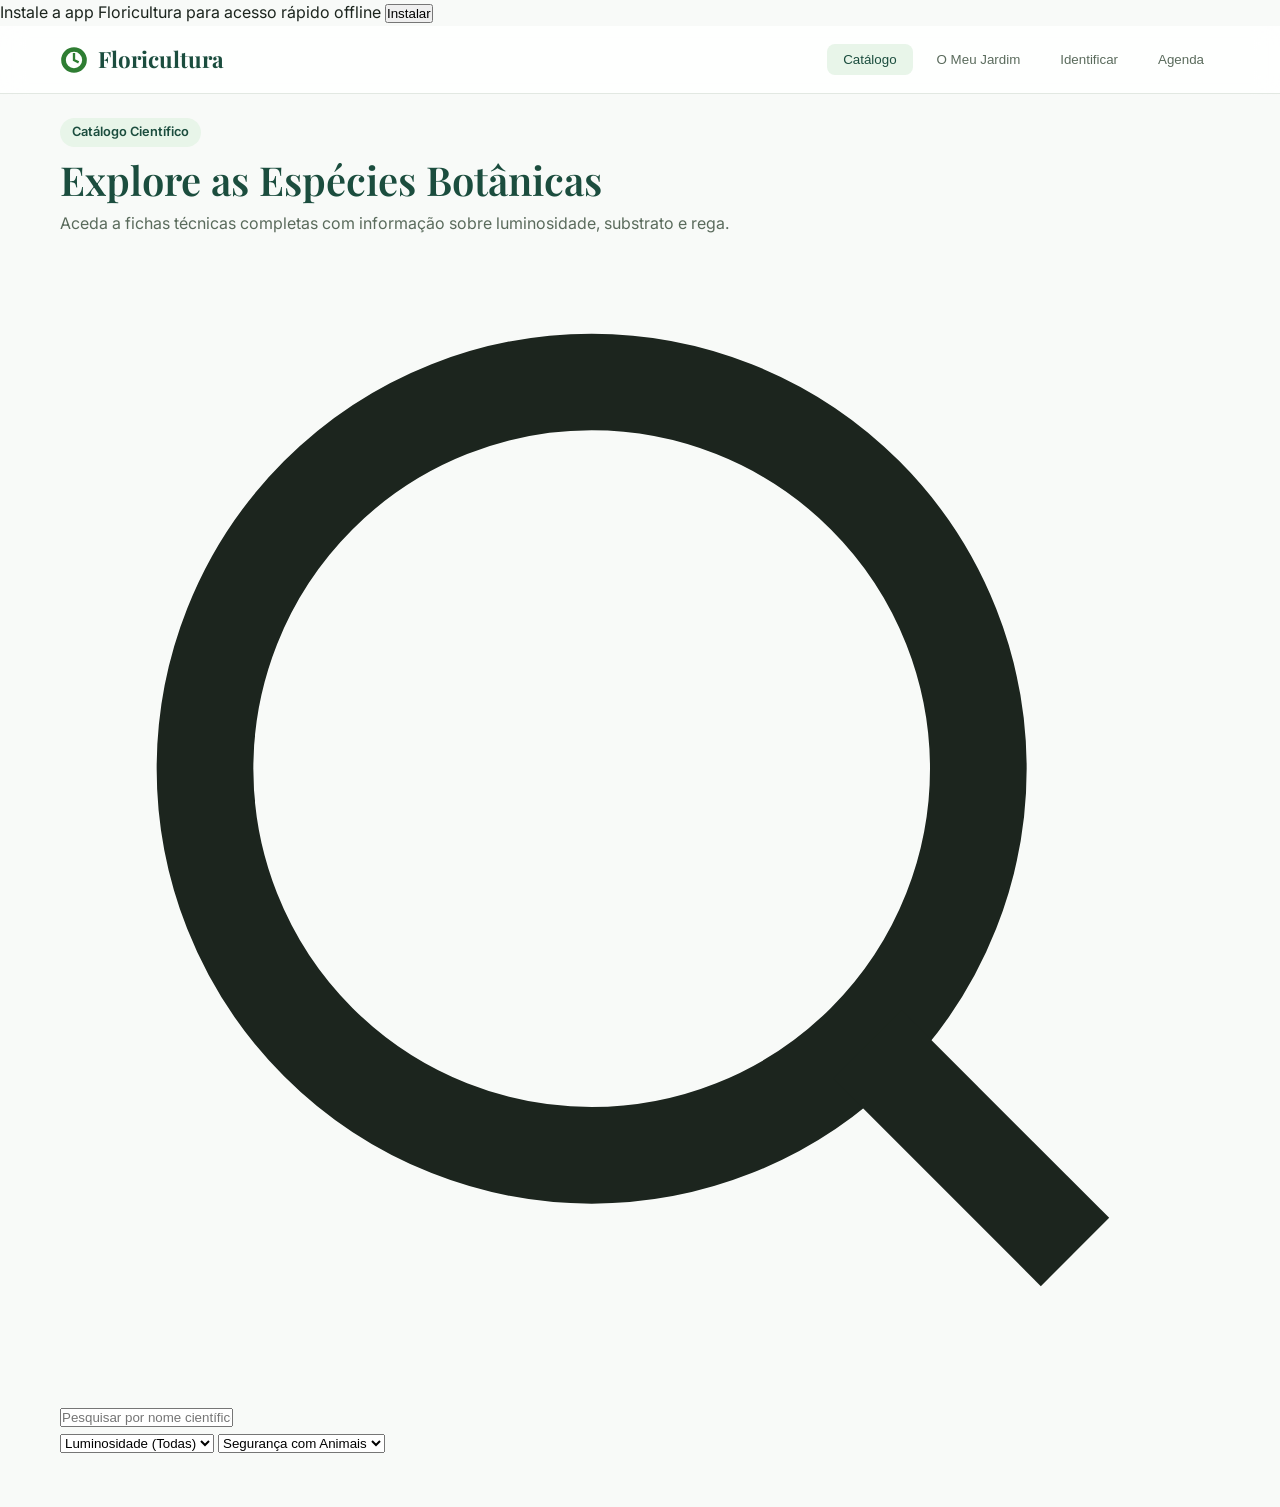
==== index.html @ 93699401 "Add files via upload" ====
<!DOCTYPE html>
<html lang="pt-PT">
<head>
  <meta charset="UTF-8">
  <meta name="viewport" content="width=device-width, initial-scale=1.0, maximum-scale=5.0">
  <title>Floricultura — Botânica & Cuidados de Plantas</title>

  <!-- Metadados PWA e Safari/iOS -->
  <meta name="theme-color" content="#1B4D3E">
  <meta name="description" content="Guia botânico científico, identificação de espécies e agenda de rega e fertilização.">
  <link rel="manifest" href="/manifest.json">
  <link rel="apple-touch-icon" href="/assets/images/icons/icon-192x192.png">
  <meta name="apple-mobile-web-app-capable" content="yes">
  <meta name="apple-mobile-web-app-status-bar-style" content="black-translucent">

  <!-- Fontes Google (Inter + Playfair Display para toque botânico elegante) -->
  <link rel="preconnect" href="https://fonts.googleapis.com">
  <link rel="preconnect" href="https://fonts.gstatic.com" crossorigin>
  <link href="https://fonts.googleapis.com/css2?family=Inter:wght@300;400;500;600;700&family=Playfair+Display:ital,wght@0,600;1,400&display=swap" rel="stylesheet">

  <!-- Estilos -->
  <link rel="stylesheet" href="/assets/css/styles.css">
  <link rel="stylesheet" href="/assets/css/components/header.css">
  <link rel="stylesheet" href="/assets/css/components/cards.css">
</head>
<body>

  <!-- Alerta de Instalação PWA (Banner discreto) -->
  <div id="pwa-install-banner" class="install-banner hidden">
    <span>Instale a app Floricultura para acesso rápido offline</span>
    <button id="btn-pwa-install" class="btn-secondary-sm">Instalar</button>
  </div>

  <!-- Cabeçalho Principal / Topbar -->
  <header class="navbar">
    <div class="navbar-container">
      <a href="#" class="brand">
        <svg class="brand-icon" viewBox="0 0 24 24" fill="none" stroke="currentColor" stroke-width="2">
          <path d="M12 2a10 10 0 0 0-10 10c0 5.523 4.477 10 10 10s10-4.477 10-10A10 10 0 0 0 12 2zm0 18a8 8 0 1 1 0-16 8 8 0 0 1 0 16z"/>
          <path d="M12 6v6l4 2"/>
        </svg>
        <span class="brand-title">Floricultura</span>
      </a>

      <!-- Navegação Desktop -->
      <nav class="nav-links desktop-only">
        <button class="nav-btn active" data-target="catalogo">Catálogo</button>
        <button class="nav-btn" data-target="minhas-plantas">O Meu Jardim</button>
        <button class="nav-btn" data-target="identificar">Identificar</button>
        <button class="nav-btn" data-target="lembretes">Agenda</button>
      </nav>
    </div>
  </header>

  <!-- Conteúdo Principal -->
  <main class="main-content">

    <!-- Secção 1: Catálogo Botânico -->
    <section id="catalogo" class="app-section active">
      <header class="section-header">
        <span class="badge">Catálogo Científico</span>
        <h1>Explore as Espécies Botânicas</h1>
        <p class="subtitle">Aceda a fichas técnicas completas com informação sobre luminosidade, substrato e rega.</p>
      </header>

      <!-- Painel de Pesquisa e Filtros Profissionais -->
      <div class="filter-panel">
        <div class="search-input-wrapper">
          <svg class="search-icon" viewBox="0 0 24 24" fill="none" stroke="currentColor" stroke-width="2">
            <circle cx="11" cy="11" r="8"/><path d="m21 21-4.3-4.3"/>
          </svg>
          <input type="text" id="search-input" placeholder="Pesquisar por nome científico ou comum (ex: Monstera, Ficus)...">
        </div>
        
        <div class="filter-group">
          <select id="filter-light" class="custom-select">
            <option value="">Luminosidade (Todas)</option>
            <option value="direta">Sol Direto</option>
            <option value="indireta">Luz Indireta</option>
            <option value="sombra">Sombra</option>
          </select>

          <select id="filter-toxicity" class="custom-select">
            <option value="">Segurança com Animais</option>
            <option value="false">Segura para Pets</option>
            <option value="true">Tóxica</option>
          </select>
        </div>
      </div>

      <!-- Lista de Cartões de Plantas -->
      <div id="plant-list" class="cards-grid">
        <!-- Gerado dinamicamente pelo JS -->
      </div>
    </section>

    <!-- Secção 2: O Meu Jardim (Gestão de Plantas Pessoais) -->
    <section id="minhas-plantas" class="app-section hidden">
      <header class="section-header space-between">
        <div>
          <h1>O Meu Jardim</h1>
          <p class="subtitle">Gira a coleção das suas plantas e registe o histórico de cuidados.</p>
        </div>
        <button id="btn-add-plant" class="btn-primary">+ Adicionar Planta</button>
      </header>

      <div id="my-plants-list" class="cards-grid">
        <!-- Lista do Jardim Pessoal (IndexedDB) -->
      </div>
    </section>

    <!-- Secção 3: Identificação de Plantas por Imagem -->
    <section id="identificar" class="app-section hidden">
      <header class="section-header">
        <h1>Identificação Inteligente</h1>
        <p class="subtitle">Carregue uma fotografia clara das folhas ou flores para reconhecer a espécie.</p>
      </header>

      <div class="dropzone-card">
        <div class="dropzone-icon">📷</div>
        <h3>Arraste ou Selecione uma Foto</h3>
        <p>Formatos suportados: JPG, PNG, WEBP</p>
        <input type="file" id="camera-input" accept="image/*" capture="environment" hidden>
        <button class="btn-secondary" onclick="document.getElementById('camera-input').click()">Escolher Ficheiro</button>
      </div>

      <div id="identification-results" class="results-container"></div>
    </section>

    <!-- Secção 4: Agenda de Lembretes -->
    <section id="lembretes" class="app-section hidden">
      <header class="section-header">
        <h1>Agenda de Rega & Manutenção</h1>
        <p class="subtitle">Próximas tarefas recomendadas para manter o seu jardim saudável.</p>
      </header>

      <div id="reminders-list" class="timeline-container">
        <!-- Lista de tarefas pendentes -->
      </div>
    </section>

  </main>

  <!-- Navegação Inferior Móvel (Bottom Nav - PWA Native Feel) -->
  <nav class="bottom-nav mobile-only">
    <button class="bottom-nav-item active" data-target="catalogo">
      <span class="nav-icon">📖</span>
      <span class="nav-label">Catálogo</span>
    </button>
    <button class="bottom-nav-item" data-target="minhas-plantas">
      <span class="nav-icon">🪴</span>
      <span class="nav-label">Jardim</span>
    </button>
    <button class="bottom-nav-item" data-target="identificar">
      <span class="nav-icon">🔍</span>
      <span class="nav-label">Identificar</span>
    </button>
    <button class="bottom-nav-item" data-target="lembretes">
      <span class="nav-icon">📅</span>
      <span class="nav-label">Agenda</span>
    </button>
  </nav>

  <!-- Script de Inicialização -->
  <script type="module" src="/assets/js/app.js"></script>
</body>
</html>
---- assets/css/styles.css ----
/* ==========================================
   DESIGN SYSTEM & VARIÁVEIS GLOBAIS
   ========================================== */
:root {
  /* Paleta Botânica Profissional */
  --primary-deep: #1B4D3E;      /* Verde Esmeralda Botânico */
  --primary-brand: #2E7D32;     /* Verde Folha Principal */
  --accent-sage: #81C784;       /* Verde Sálvia de Destaque */
  --accent-warm: #E8F5E9;       /* Fundo Neutro Suave */
  
  --bg-app: #F8FAF8;            /* Fundo de ecrã limpo */
  --surface: #FFFFFF;           /* Superfície de cartões */
  --surface-border: #E2E8E2;    /* Linhas subtis */

  /* Tipografia */
  --text-main: #1C251E;
  --text-muted: #5A6B5C;
  --font-sans: 'Inter', system-ui, -apple-system, sans-serif;
  --font-serif: 'Playfair Display', Georgia, serif;

  /* Sombras Elegantes */
  --shadow-sm: 0 2px 4px rgba(27, 77, 62, 0.04);
  --shadow-md: 0 8px 16px rgba(27, 77, 62, 0.08);
  --shadow-lg: 0 16px 32px rgba(27, 77, 62, 0.12);

  /* Transições e Raio */
  --radius-sm: 8px;
  --radius-md: 14px;
  --radius-lg: 24px;
  --transition: all 0.25s cubic-bezier(0.4, 0, 0.2, 1);
}

/* Reset Base */
*, *::before, *::after {
  box-sizing: border-box;
  margin: 0;
  padding: 0;
}

body {
  font-family: var(--font-sans);
  background-color: var(--bg-app);
  color: var(--text-main);
  line-height: 1.6;
  -webkit-font-smoothing: antialiased;
  padding-bottom: 80px; /* Espaço para o menu inferior móvel */
}

@media (min-width: 768px) {
  body {
    padding-bottom: 0;
  }
}

/* Tipografia */
h1, h2, h3 {
  color: var(--primary-deep);
  font-weight: 600;
  line-height: 1.25;
}

h1 {
  font-family: var(--font-serif);
  font-size: clamp(1.8rem, 4vw, 2.5rem);
}

.subtitle {
  color: var(--text-muted);
  font-size: 1rem;
  margin-top: 6px;
}

/* Content Layout */
.main-content {
  max-width: 1200px;
  margin: 0 auto;
  padding: 24px 20px;
}

.app-section {
  display: block;
  animation: fadeIn 0.3s ease-in-out;
}

.app-section.hidden {
  display: none !important;
}

@keyframes fadeIn {
  from { opacity: 0; transform: translateY(8px); }
  to { opacity: 1; transform: translateY(0); }
}

/* Badges e Botões */
.badge {
  display: inline-block;
  padding: 4px 12px;
  background-color: var(--accent-warm);
  color: var(--primary-deep);
  border-radius: 50px;
  font-size: 0.8rem;
  font-weight: 600;
  margin-bottom: 8px;
}

.btn-primary {
  background-color: var(--primary-deep);
  color: #ffffff;
  border: none;
  padding: 12px 24px;
  border-radius: var(--radius-sm);
  font-weight: 600;
  cursor: pointer;
  transition: var(--transition);
}

.btn-primary:hover {
  background-color: var(--primary-brand);
  box-shadow: var(--shadow-md);
}

/* Dropzone de Identificação */
.dropzone-card {
  background: var(--surface);
  border: 2px dashed var(--surface-border);
  border-radius: var(--radius-md);
  padding: 40px 20px;
  text-align: center;
  margin-top: 24px;
}

.dropzone-icon {
  font-size: 3rem;
  margin-bottom: 12px;
}
---- assets/css/components/header.css ----
/* Header Principal com Efeito Glassmorphism */
.navbar {
  position: sticky;
  top: 0;
  z-index: 100;
  background: rgba(255, 255, 255, 0.85);
  backdrop-filter: blur(12px);
  -webkit-backdrop-filter: blur(12px);
  border-bottom: 1px solid var(--surface-border);
}

.navbar-container {
  max-width: 1200px;
  margin: 0 auto;
  padding: 16px 20px;
  display: flex;
  align-items: center;
  justify-content: space-between;
}

.brand {
  display: flex;
  align-items: center;
  gap: 10px;
  text-decoration: none;
  color: var(--primary-deep);
}

.brand-icon {
  width: 28px;
  height: 28px;
  color: var(--primary-brand);
}

.brand-title {
  font-family: var(--font-serif);
  font-size: 1.4rem;
  font-weight: 700;
}

.nav-links {
  display: flex;
  gap: 8px;
}

.nav-btn {
  background: transparent;
  border: none;
  padding: 8px 16px;
  border-radius: var(--radius-sm);
  font-weight: 500;
  color: var(--text-muted);
  cursor: pointer;
  transition: var(--transition);
}

.nav-btn:hover, .nav-btn.active {
  background-color: var(--accent-warm);
  color: var(--primary-deep);
}

/* Visibilidade por Dispositivo */
@media (max-width: 767px) {
  .desktop-only { display: none !important; }
}

@media (min-width: 768px) {
  .mobile-only { display: none !important; }
}

/* Bottom Navigation para Telemóveis */
.bottom-nav {
  position: fixed;
  bottom: 0;
  left: 0;
  right: 0;
  height: 65px;
  background: var(--surface);
  border-top: 1px solid var(--surface-border);
  display: flex;
  justify-content: space-around;
  align-items: center;
  z-index: 200;
  box-shadow: 0 -4px 12px rgba(0,0,0,0.05);
}

.bottom-nav-item {
  background: none;
  border: none;
  display: flex;
  flex-direction: column;
  align-items: center;
  color: var(--text-muted);
  font-size: 0.75rem;
  cursor: pointer;
}

.bottom-nav-item.active {
  color: var(--primary-brand);
  font-weight: 600;
}

.nav-icon {
  font-size: 1.3rem;
}
---- assets/css/components/cards.css ----
/* Grelha de Cartões Responsiva */
.cards-grid {
  display: grid;
  grid-template-columns: repeat(auto-fill, minmax(280px, 1fr));
  gap: 24px;
  margin-top: 28px;
}

/* Cartão de Planta Individual */
.plant-card {
  background: var(--surface);
  border: 1px solid var(--surface-border);
  border-radius: var(--radius-md);
  overflow: hidden;
  box-shadow: var(--shadow-sm);
  transition: var(--transition);
  display: flex;
  flex-direction: column;
}

.plant-card:hover {
  transform: translateY(-4px);
  box-shadow: var(--shadow-md);
  border-color: var(--accent-sage);
}

.plant-card-img-wrapper {
  position: relative;
  width: 100%;
  height: 200px;
  background-color: var(--accent-warm);
  overflow: hidden;
}

.plant-card-img {
  width: 100%;
  height: 100%;
  object-fit: cover;
  transition: var(--transition);
}

.plant-card:hover .plant-card-img {
  transform: scale(1.05);
}

.plant-card-content {
  padding: 20px;
  display: flex;
  flex-direction: column;
  flex-grow: 1;
}

.plant-scientific-name {
  font-style: italic;
  font-size: 0.85rem;
  color: var(--text-muted);
}

.plant-common-name {
  font-size: 1.2rem;
  font-weight: 600;
  margin: 2px 0 12px 0;
  color: var(--primary-deep);
}

.plant-tags {
  display: flex;
  gap: 8px;
  flex-wrap: wrap;
  margin-top: auto;
  padding-top: 12px;
}

.plant-tag {
  font-size: 0.75rem;
  padding: 4px 8px;
  border-radius: 6px;
  background-color: var(--bg-app);
  color: var(--text-muted);
}
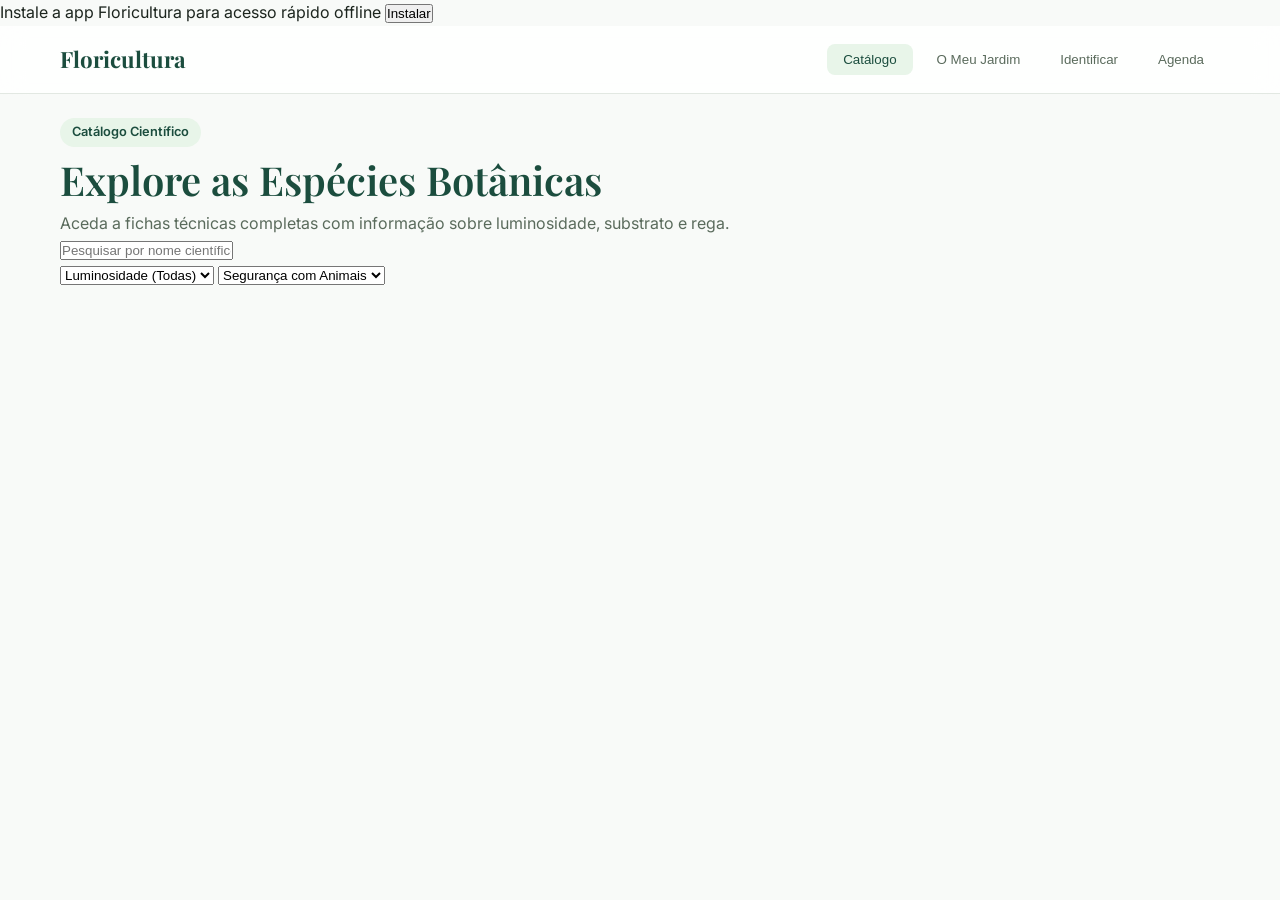
==== commit eb2d65e8: "Remove ícones inexistentes da interface PWA Remove os símbolos visuais indesejados e as referências " ====
--- a/index.html
+++ b/index.html
@@ -9,7 +9,6 @@
   <meta name="theme-color" content="#1B4D3E">
   <meta name="description" content="Guia botânico científico, identificação de espécies e agenda de rega e fertilização.">
   <link rel="manifest" href="/manifest.json">
-  <link rel="apple-touch-icon" href="/assets/images/icons/icon-192x192.png">
   <meta name="apple-mobile-web-app-capable" content="yes">
   <meta name="apple-mobile-web-app-status-bar-style" content="black-translucent">
 
@@ -35,10 +34,6 @@
   <header class="navbar">
     <div class="navbar-container">
       <a href="#" class="brand">
-        <svg class="brand-icon" viewBox="0 0 24 24" fill="none" stroke="currentColor" stroke-width="2">
-          <path d="M12 2a10 10 0 0 0-10 10c0 5.523 4.477 10 10 10s10-4.477 10-10A10 10 0 0 0 12 2zm0 18a8 8 0 1 1 0-16 8 8 0 0 1 0 16z"/>
-          <path d="M12 6v6l4 2"/>
-        </svg>
         <span class="brand-title">Floricultura</span>
       </a>
 
@@ -66,9 +61,6 @@
       <!-- Painel de Pesquisa e Filtros Profissionais -->
       <div class="filter-panel">
         <div class="search-input-wrapper">
-          <svg class="search-icon" viewBox="0 0 24 24" fill="none" stroke="currentColor" stroke-width="2">
-            <circle cx="11" cy="11" r="8"/><path d="m21 21-4.3-4.3"/>
-          </svg>
           <input type="text" id="search-input" placeholder="Pesquisar por nome científico ou comum (ex: Monstera, Ficus)...">
         </div>
         
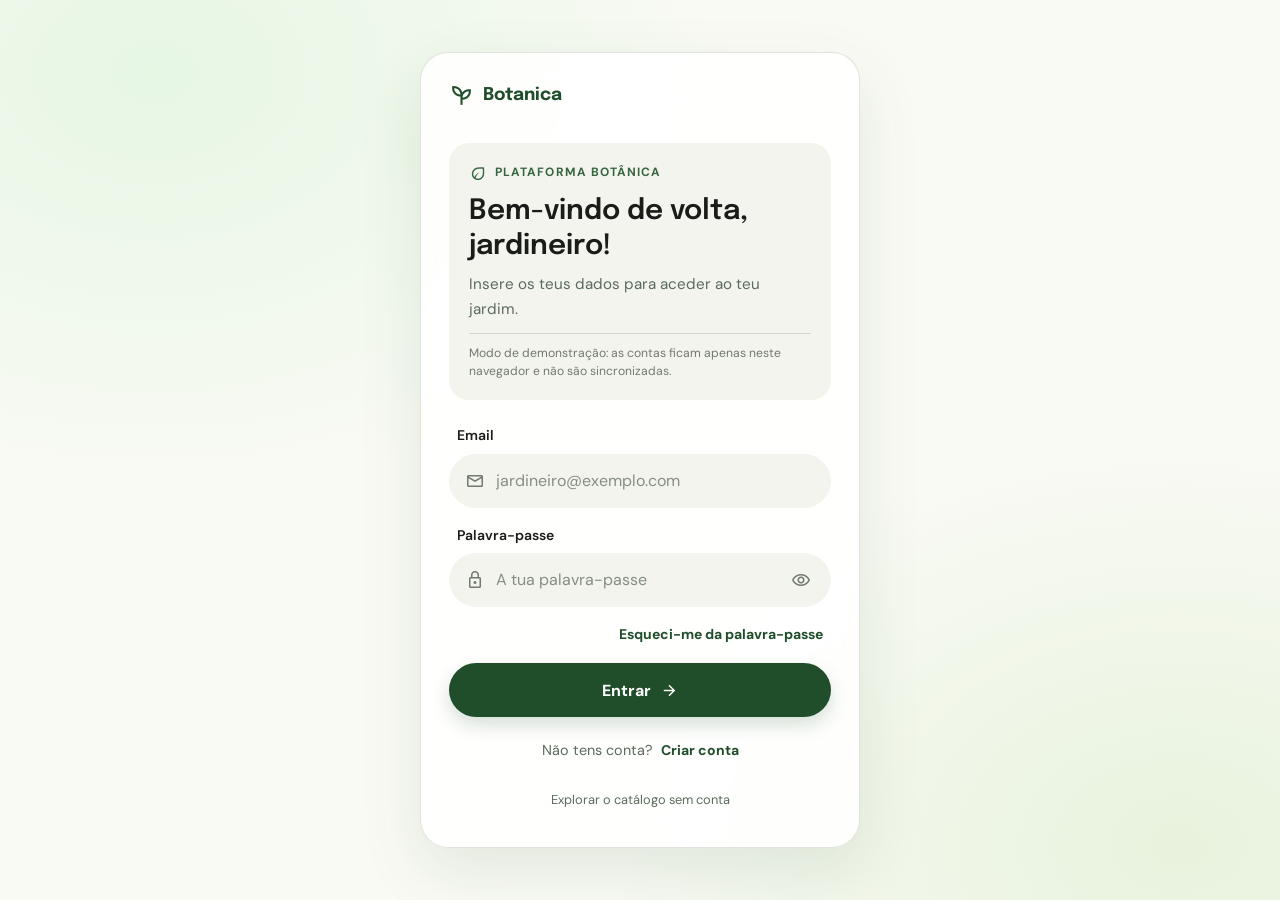
==== commit d87b006f: "Atualiza app Botanica Atualiza autenticação, catálogo, interface e recursos da PWA.  Co-authored-by:" ====
--- a/index.html
+++ b/index.html
@@ -3,12 +3,12 @@
 <head>
   <meta charset="UTF-8">
   <meta name="viewport" content="width=device-width, initial-scale=1.0, maximum-scale=5.0">
-  <title>Floricultura — Botânica & Cuidados de Plantas</title>
+  <title>Botanica — Bem-vindo ao teu jardim</title>
 
   <!-- Metadados PWA e Safari/iOS -->
   <meta name="theme-color" content="#1B4D3E">
   <meta name="description" content="Guia botânico científico, identificação de espécies e agenda de rega e fertilização.">
-  <link rel="manifest" href="/manifest.json">
+  <link rel="manifest" href="./manifest.json">
   <meta name="apple-mobile-web-app-capable" content="yes">
   <meta name="apple-mobile-web-app-status-bar-style" content="black-translucent">
 
@@ -16,25 +16,131 @@
   <link rel="preconnect" href="https://fonts.googleapis.com">
   <link rel="preconnect" href="https://fonts.gstatic.com" crossorigin>
   <link href="https://fonts.googleapis.com/css2?family=Inter:wght@300;400;500;600;700&family=Playfair+Display:ital,wght@0,600;1,400&display=swap" rel="stylesheet">
+  <link href="https://fonts.googleapis.com/css2?family=DM+Sans:wght@400;500;600;700&family=Epilogue:wght@500;600;700&family=Material+Symbols+Outlined:opsz,wght,FILL@20..48,400,0..1&display=swap" rel="stylesheet">
 
   <!-- Estilos -->
-  <link rel="stylesheet" href="/assets/css/styles.css">
-  <link rel="stylesheet" href="/assets/css/components/header.css">
-  <link rel="stylesheet" href="/assets/css/components/cards.css">
+  <link rel="stylesheet" href="./assets/css/styles.css">
+  <link rel="stylesheet" href="./assets/css/components/header.css">
+  <link rel="stylesheet" href="./assets/css/components/cards.css">
+  <link rel="stylesheet" href="./assets/css/catalog.css">
+  <link rel="stylesheet" href="./assets/css/auth.css">
 </head>
 <body>
 
-  <!-- Alerta de Instalação PWA (Banner discreto) -->
-  <div id="pwa-install-banner" class="install-banner hidden">
-    <span>Instale a app Floricultura para acesso rápido offline</span>
-    <button id="btn-pwa-install" class="btn-secondary-sm">Instalar</button>
+  <!-- Ecrã inicial de acesso -->
+  <main id="auth-screen" class="auth-screen">
+    <section class="auth-card" aria-labelledby="auth-title">
+      <a class="auth-brand" href="#" aria-label="Botanica">
+        <span class="material-symbols-outlined" aria-hidden="true">psychiatry</span>
+        <span>Botanica</span>
+      </a>
+
+      <div class="auth-welcome">
+        <span class="auth-eyebrow">
+          <span class="material-symbols-outlined" aria-hidden="true">eco</span>
+          Plataforma Botânica
+        </span>
+        <h1 id="auth-title">Bem-vindo de volta, jardineiro!</h1>
+        <p id="auth-description">Insere os teus dados para aceder ao teu jardim.</p>
+        <p class="auth-demo-note">Modo de demonstração: as contas ficam apenas neste navegador e não são sincronizadas.</p>
+      </div>
+
+      <form id="login-form" class="auth-form">
+        <div class="auth-field">
+          <label for="login-email">Email</label>
+          <div class="auth-input-wrap">
+            <span class="material-symbols-outlined" aria-hidden="true">mail</span>
+            <input id="login-email" name="email" type="email" autocomplete="email" placeholder="jardineiro@exemplo.com" required>
+          </div>
+        </div>
+
+        <div class="auth-field">
+          <label for="login-password">Palavra-passe</label>
+          <div class="auth-input-wrap">
+            <span class="material-symbols-outlined" aria-hidden="true">lock</span>
+            <input id="login-password" name="password" type="password" autocomplete="current-password" placeholder="A tua palavra-passe" required>
+            <button class="password-toggle" type="button" data-password-target="login-password" aria-label="Mostrar palavra-passe">
+              <span class="material-symbols-outlined" aria-hidden="true">visibility</span>
+            </button>
+          </div>
+        </div>
+
+        <div class="auth-forgot">
+          <button class="auth-text-button" type="button" data-auth-action="reset">Esqueci-me da palavra-passe</button>
+        </div>
+
+        <button class="auth-submit" type="submit">
+          Entrar
+          <span class="material-symbols-outlined" aria-hidden="true">arrow_forward</span>
+        </button>
+      </form>
+
+      <form id="signup-form" class="auth-form hidden">
+        <div class="auth-field">
+          <label for="signup-name">Nome</label>
+          <div class="auth-input-wrap">
+            <span class="material-symbols-outlined" aria-hidden="true">person</span>
+            <input id="signup-name" name="name" type="text" autocomplete="name" placeholder="O teu nome" required>
+          </div>
+        </div>
+
+        <div class="auth-field">
+          <label for="signup-email">Email</label>
+          <div class="auth-input-wrap">
+            <span class="material-symbols-outlined" aria-hidden="true">mail</span>
+            <input id="signup-email" name="email" type="email" autocomplete="email" placeholder="jardineiro@exemplo.com" required>
+          </div>
+        </div>
+
+        <div class="auth-field">
+          <label for="signup-password">Palavra-passe</label>
+          <div class="auth-input-wrap">
+            <span class="material-symbols-outlined" aria-hidden="true">lock</span>
+            <input id="signup-password" name="password" type="password" autocomplete="new-password" placeholder="Pelo menos 8 caracteres" minlength="8" required>
+            <button class="password-toggle" type="button" data-password-target="signup-password" aria-label="Mostrar palavra-passe">
+              <span class="material-symbols-outlined" aria-hidden="true">visibility</span>
+            </button>
+          </div>
+        </div>
+
+        <div class="auth-field">
+          <label for="signup-confirm-password">Confirmar palavra-passe</label>
+          <div class="auth-input-wrap">
+            <span class="material-symbols-outlined" aria-hidden="true">lock</span>
+            <input id="signup-confirm-password" name="confirm-password" type="password" autocomplete="new-password" placeholder="Repete a palavra-passe" required>
+          </div>
+        </div>
+
+        <button class="auth-submit" type="submit">
+          Criar conta
+          <span class="material-symbols-outlined" aria-hidden="true">arrow_forward</span>
+        </button>
+      </form>
+
+      <p class="auth-switch" id="login-switch">
+        Não tens conta?
+        <button class="auth-text-button" type="button" data-auth-mode="signup">Criar conta</button>
+      </p>
+      <p class="auth-switch hidden" id="signup-switch">
+        Já tens conta?
+        <button class="auth-text-button" type="button" data-auth-mode="login">Iniciar sessão</button>
+      </p>
+
+      <button id="btn-explore-without-account" class="auth-guest" type="button">Explorar o catálogo sem conta</button>
+    </section>
+
+  </main>
+
+  <div id="auth-toast" class="auth-toast" role="status" aria-live="polite">
+    <span class="material-symbols-outlined" aria-hidden="true">spa</span>
+    <span id="auth-toast-message"></span>
   </div>
 
   <!-- Cabeçalho Principal / Topbar -->
-  <header class="navbar">
+  <header class="navbar auth-gated hidden">
     <div class="navbar-container">
       <a href="#" class="brand">
-        <span class="brand-title">Floricultura</span>
+        <span class="brand-title">Botanica</span>
       </a>
 
       <!-- Navegação Desktop -->
@@ -44,46 +150,90 @@
         <button class="nav-btn" data-target="identificar">Identificar</button>
         <button class="nav-btn" data-target="lembretes">Agenda</button>
       </nav>
+      <button id="btn-pwa-install" class="pwa-install-button" type="button">
+        <span class="material-symbols-outlined" aria-hidden="true">download</span>
+        Instalar para uso offline
+      </button>
+      <button id="btn-auth-return" class="auth-return" type="button">Acesso</button>
     </div>
   </header>
 
   <!-- Conteúdo Principal -->
-  <main class="main-content">
+  <main class="main-content auth-gated hidden">
 
     <!-- Secção 1: Catálogo Botânico -->
     <section id="catalogo" class="app-section active">
       <header class="section-header">
-        <span class="badge">Catálogo Científico</span>
-        <h1>Explore as Espécies Botânicas</h1>
-        <p class="subtitle">Aceda a fichas técnicas completas com informação sobre luminosidade, substrato e rega.</p>
+        <span class="badge">O teu guia botânico</span>
+        <h1>Encontra a planta ideal para ti</h1>
+        <p class="subtitle">Explora espécies, compara os cuidados e descobre qual se adapta melhor à tua casa.</p>
       </header>
 
-      <!-- Painel de Pesquisa e Filtros Profissionais -->
-      <div class="filter-panel">
+      <div class="catalog-highlights" aria-label="Destaques do catálogo">
+        <div class="catalog-highlight">
+          <span class="material-symbols-outlined" aria-hidden="true">yard</span>
+          <span><strong id="catalog-total">0</strong> espécies para explorar</span>
+        </div>
+        <div class="catalog-highlight">
+          <span class="material-symbols-outlined" aria-hidden="true">pets</span>
+          <span>Opções seguras para animais</span>
+        </div>
+        <div class="catalog-highlight">
+          <span class="material-symbols-outlined" aria-hidden="true">light_mode</span>
+          <span>Cuidados para cada espaço</span>
+        </div>
+      </div>
+
+      <div class="catalog-toolbar">
         <div class="search-input-wrapper">
-          <input type="text" id="search-input" placeholder="Pesquisar por nome científico ou comum (ex: Monstera, Ficus)...">
-        </div>
-        
-        <div class="filter-group">
+          <span class="material-symbols-outlined" aria-hidden="true">search</span>
+          <input type="search" id="search-input" autocomplete="off" placeholder="Pesquisar plantas pelo nome..." aria-label="Pesquisar plantas">
+          <button id="clear-search" class="clear-search hidden" type="button" aria-label="Limpar pesquisa">
+            <span class="material-symbols-outlined" aria-hidden="true">close</span>
+          </button>
+        </div>
+
+        <div class="catalog-selects">
           <select id="filter-light" class="custom-select">
-            <option value="">Luminosidade (Todas)</option>
+            <option value="">Todas as luzes</option>
             <option value="direta">Sol Direto</option>
             <option value="indireta">Luz Indireta</option>
             <option value="sombra">Sombra</option>
           </select>
-
-          <select id="filter-toxicity" class="custom-select">
-            <option value="">Segurança com Animais</option>
-            <option value="false">Segura para Pets</option>
-            <option value="true">Tóxica</option>
+          <select id="filter-pets" class="custom-select">
+            <option value="">Compatibilidade com animais</option>
+            <option value="safe">Segura para animais</option>
+            <option value="toxic">Manter longe dos animais</option>
           </select>
-        </div>
-      </div>
-
-      <!-- Lista de Cartões de Plantas -->
+          <select id="catalog-sort" class="custom-select" aria-label="Ordenar plantas">
+            <option value="name">Ordenar: nome</option>
+            <option value="easy">Ordenar: mais fáceis</option>
+          </select>
+        </div>
+      </div>
+
+      <div class="catalog-results-heading">
+        <h2>As nossas plantas</h2>
+        <p id="catalog-result-count" aria-live="polite"></p>
+      </div>
+
       <div id="plant-list" class="cards-grid">
-        <!-- Gerado dinamicamente pelo JS -->
-      </div>
+        <p class="catalog-loading">A preparar o catálogo...</p>
+      </div>
+
+      <div id="catalog-empty" class="catalog-empty hidden" role="status">
+        <span class="material-symbols-outlined" aria-hidden="true">search_off</span>
+        <h3>Não encontrámos plantas</h3>
+        <p>Experimenta alterar a pesquisa ou remover alguns filtros.</p>
+        <button id="reset-catalog" class="catalog-reset" type="button">Limpar pesquisa e filtros</button>
+      </div>
+
+      <dialog id="plant-details" class="plant-dialog" aria-labelledby="plant-dialog-title">
+        <button class="plant-dialog-close" type="button" aria-label="Fechar detalhes">
+          <span class="material-symbols-outlined" aria-hidden="true">close</span>
+        </button>
+        <div id="plant-dialog-content"></div>
+      </dialog>
     </section>
 
     <!-- Secção 2: O Meu Jardim (Gestão de Plantas Pessoais) -->
@@ -134,7 +284,7 @@
   </main>
 
   <!-- Navegação Inferior Móvel (Bottom Nav - PWA Native Feel) -->
-  <nav class="bottom-nav mobile-only">
+  <nav class="bottom-nav mobile-only auth-gated hidden">
     <button class="bottom-nav-item active" data-target="catalogo">
       <span class="nav-icon">📖</span>
       <span class="nav-label">Catálogo</span>
@@ -154,6 +304,6 @@
   </nav>
 
   <!-- Script de Inicialização -->
-  <script type="module" src="/assets/js/app.js"></script>
+  <script type="module" src="./assets/js/app.js"></script>
 </body>
 </html>
--- a/assets/css/catalog.css
+++ b/assets/css/catalog.css
@@ -0,0 +1,543 @@
+#catalogo .section-header {
+  margin-bottom: 25px;
+}
+
+#catalogo .section-header h1 {
+  max-width: 760px;
+  margin-top: 8px;
+}
+
+.catalog-highlights {
+  display: grid;
+  grid-template-columns: repeat(3, minmax(0, 1fr));
+  gap: 12px;
+  margin: 28px 0;
+}
+
+.catalog-highlight {
+  display: flex;
+  min-height: 68px;
+  align-items: center;
+  gap: 12px;
+  padding: 14px 16px;
+  border: 1px solid #e6ebe3;
+  border-radius: 16px;
+  background: #fff;
+  color: #59685a;
+  font-size: 0.88rem;
+}
+
+.catalog-highlight .material-symbols-outlined {
+  display: grid;
+  width: 38px;
+  height: 38px;
+  flex: 0 0 38px;
+  place-items: center;
+  border-radius: 12px;
+  background: #edf5eb;
+  color: #386641;
+  font-size: 21px;
+}
+
+.catalog-highlight strong {
+  color: #204e2b;
+}
+
+.catalog-toolbar {
+  display: grid;
+  gap: 14px;
+  padding: 18px;
+  border: 1px solid #e6ebe3;
+  border-radius: 20px;
+  background: #fff;
+  box-shadow: 0 6px 20px rgba(27, 77, 62, 0.04);
+}
+
+.search-input-wrapper {
+  position: relative;
+  display: flex;
+  align-items: center;
+}
+
+.search-input-wrapper > .material-symbols-outlined {
+  position: absolute;
+  left: 16px;
+  color: #687568;
+  font-size: 21px;
+  pointer-events: none;
+}
+
+.search-input-wrapper input {
+  width: 100%;
+  min-height: 50px;
+  padding: 12px 48px;
+  border: 1px solid #e2e8e2;
+  border-radius: 14px;
+  outline: none;
+  background: #f8faf8;
+  color: #1c251e;
+  font: inherit;
+  transition: border-color 0.2s ease, box-shadow 0.2s ease, background 0.2s ease;
+}
+
+.search-input-wrapper input:focus {
+  border-color: #579261;
+  background: #fff;
+  box-shadow: 0 0 0 3px rgba(56, 102, 65, 0.12);
+}
+
+.search-input-wrapper input::placeholder {
+  color: #788278;
+}
+
+.search-input-wrapper input::-webkit-search-cancel-button {
+  display: none;
+}
+
+.clear-search {
+  position: absolute;
+  right: 10px;
+  display: grid;
+  width: 32px;
+  height: 32px;
+  place-items: center;
+  border: 0;
+  border-radius: 50%;
+  background: transparent;
+  color: #687568;
+  cursor: pointer;
+}
+
+.clear-search:hover {
+  background: #e9f0e8;
+  color: #204e2b;
+}
+
+.clear-search .material-symbols-outlined {
+  font-size: 20px;
+}
+
+.catalog-selects {
+  display: grid;
+  grid-template-columns: repeat(3, minmax(0, 1fr));
+  gap: 10px;
+}
+
+.catalog-selects .custom-select {
+  width: 100%;
+  min-width: 0;
+  min-height: 46px;
+  padding: 10px 35px 10px 13px;
+  border: 1px solid #e2e8e2;
+  border-radius: 12px;
+  outline: none;
+  background-color: #fff;
+  color: #3c4a3e;
+  font: inherit;
+  font-size: 0.86rem;
+  cursor: pointer;
+}
+
+.catalog-selects .custom-select:focus {
+  border-color: #579261;
+  box-shadow: 0 0 0 3px rgba(56, 102, 65, 0.12);
+}
+
+.catalog-results-heading {
+  display: flex;
+  align-items: baseline;
+  justify-content: space-between;
+  gap: 12px;
+  margin-bottom: 14px;
+}
+
+.catalog-results-heading h2 {
+  color: #204e2b;
+  font-family: var(--font-serif);
+  font-size: clamp(1.35rem, 3vw, 1.7rem);
+}
+
+.catalog-results-heading p {
+  color: #687568;
+  font-size: 0.85rem;
+}
+
+#plant-list.cards-grid {
+  grid-template-columns: repeat(auto-fill, minmax(min(100%, 245px), 1fr));
+  gap: 20px;
+  margin-top: 0;
+}
+
+.plant-card {
+  min-width: 0;
+  border-color: #e6ebe3;
+  border-radius: 18px;
+  box-shadow: 0 4px 16px rgba(27, 77, 62, 0.05);
+}
+
+.plant-card:hover {
+  transform: translateY(-5px);
+  border-color: #b8d3b5;
+  box-shadow: 0 14px 28px rgba(27, 77, 62, 0.1);
+}
+
+.plant-card-img-wrapper {
+  height: 205px;
+  background: linear-gradient(135deg, #dae9d5, #f3eadb);
+}
+
+.plant-image-fallback {
+  position: absolute;
+  inset: 0;
+  display: grid;
+  place-items: center;
+  color: rgba(32, 78, 43, 0.32);
+  font-size: 65px;
+}
+
+.plant-card-img {
+  position: relative;
+  z-index: 1;
+  transition: transform 0.45s ease;
+}
+
+.plant-card-content {
+  min-height: 235px;
+  padding: 17px 18px 16px;
+}
+
+.plant-scientific-name {
+  overflow: hidden;
+  color: #738073;
+  font-size: 0.78rem;
+  text-overflow: ellipsis;
+  white-space: nowrap;
+}
+
+.plant-common-name {
+  margin: 3px 0 8px;
+  color: #204e2b;
+  font-family: var(--font-serif);
+  font-size: 1.23rem;
+  line-height: 1.3;
+}
+
+.plant-description {
+  display: -webkit-box;
+  overflow: hidden;
+  margin: 0 0 15px;
+  color: #59685a;
+  font-size: 0.85rem;
+  line-height: 1.55;
+  -webkit-box-orient: vertical;
+  -webkit-line-clamp: 2;
+}
+
+.plant-image-tags {
+  position: absolute;
+  z-index: 2;
+  top: 12px;
+  left: 12px;
+}
+
+.plant-status {
+  display: inline-flex;
+  align-items: center;
+  padding: 6px 10px;
+  border: 1px solid rgba(255, 255, 255, 0.5);
+  border-radius: 999px;
+  background: rgba(255, 255, 255, 0.92);
+  color: #285c35;
+  font-size: 0.72rem;
+  font-weight: 700;
+  backdrop-filter: blur(8px);
+}
+
+.plant-status.is-toxic {
+  color: #79531e;
+}
+
+.plant-card-care {
+  display: flex;
+  flex-wrap: wrap;
+  gap: 12px;
+  margin-top: auto;
+  padding-top: 12px;
+  border-top: 1px solid #edf0eb;
+  color: #526252;
+  font-size: 0.76rem;
+}
+
+.plant-card-care > span {
+  display: inline-flex;
+  align-items: center;
+  gap: 5px;
+}
+
+.plant-card-care .material-symbols-outlined {
+  color: #4d8054;
+  font-size: 17px;
+}
+
+.plant-card-details {
+  display: inline-flex;
+  align-items: center;
+  gap: 5px;
+  align-self: flex-start;
+  margin-top: 12px;
+  padding: 4px 0;
+  border: 0;
+  background: transparent;
+  color: #204e2b;
+  font: inherit;
+  font-size: 0.84rem;
+  font-weight: 700;
+  cursor: pointer;
+}
+
+.plant-card-details:hover {
+  text-decoration: underline;
+  text-underline-offset: 3px;
+}
+
+.plant-card-details .material-symbols-outlined {
+  font-size: 17px;
+  transition: transform 0.2s ease;
+}
+
+.plant-card-details:hover .material-symbols-outlined {
+  transform: translateX(3px);
+}
+
+.catalog-loading {
+  grid-column: 1 / -1;
+  padding: 36px 12px;
+  color: #687568;
+  text-align: center;
+}
+
+.catalog-empty {
+  display: grid;
+  justify-items: center;
+  padding: 48px 20px;
+  border: 1px dashed #cbd8c8;
+  border-radius: 20px;
+  background: #fff;
+  text-align: center;
+}
+
+.catalog-empty.hidden {
+  display: none;
+}
+
+.catalog-empty > .material-symbols-outlined {
+  margin-bottom: 10px;
+  color: #67936c;
+  font-size: 38px;
+}
+
+.catalog-empty h3 {
+  color: #204e2b;
+  font-family: var(--font-serif);
+  font-size: 1.3rem;
+}
+
+.catalog-empty p {
+  margin-top: 6px;
+  color: #687568;
+  font-size: 0.9rem;
+}
+
+.catalog-reset {
+  margin-top: 17px;
+  padding: 9px 15px;
+  border: 1px solid #386641;
+  border-radius: 999px;
+  background: #fff;
+  color: #204e2b;
+  font: inherit;
+  font-size: 0.85rem;
+  font-weight: 600;
+  cursor: pointer;
+}
+
+.catalog-reset:hover {
+  background: #edf5eb;
+}
+
+.plant-dialog {
+  position: fixed;
+  top: 50dvh;
+  left: 50vw;
+  width: min(560px, calc(100% - 32px));
+  max-width: none;
+  max-height: min(82dvh, 760px);
+  margin: 0;
+  transform: translate(-50%, -50%);
+  padding: 32px;
+  overflow: auto;
+  border: 1px solid #e2e8e2;
+  border-radius: 24px;
+  background: #fff;
+  color: #1c251e;
+  box-shadow: 0 24px 80px rgba(15, 41, 22, 0.22);
+}
+
+.plant-dialog[open] {
+  animation: dialog-enter 0.2s ease-out;
+}
+
+.plant-dialog::backdrop {
+  background: rgba(18, 31, 20, 0.54);
+  backdrop-filter: blur(3px);
+}
+
+.plant-dialog-close {
+  position: absolute;
+  top: 14px;
+  right: 14px;
+  display: grid;
+  width: 38px;
+  height: 38px;
+  place-items: center;
+  border: 0;
+  border-radius: 50%;
+  background: #f0f4ef;
+  color: #425342;
+  cursor: pointer;
+}
+
+.plant-dialog-close:hover {
+  background: #e2ede0;
+}
+
+.plant-dialog-eyebrow {
+  padding-right: 40px;
+  color: #5b815f;
+  font-size: 0.86rem;
+  font-style: italic;
+}
+
+.plant-dialog h2 {
+  margin-top: 5px;
+  color: #204e2b;
+  font-family: var(--font-serif);
+  font-size: 1.9rem;
+}
+
+.plant-dialog-description {
+  margin-top: 9px;
+  color: #59685a;
+  line-height: 1.6;
+}
+
+.plant-dialog-facts {
+  display: grid;
+  grid-template-columns: repeat(2, minmax(0, 1fr));
+  gap: 10px;
+  margin: 22px 0;
+}
+
+.plant-dialog-fact {
+  display: grid;
+  gap: 7px;
+  padding: 13px;
+  border-radius: 14px;
+  background: #f5f7f3;
+}
+
+.plant-dialog-fact > span {
+  display: inline-flex;
+  align-items: center;
+  gap: 6px;
+  color: #647364;
+  font-size: 0.77rem;
+}
+
+.plant-dialog-fact .material-symbols-outlined {
+  color: #4b7b50;
+  font-size: 18px;
+}
+
+.plant-dialog-fact strong {
+  color: #263b29;
+  font-size: 0.87rem;
+  font-weight: 600;
+  line-height: 1.4;
+}
+
+.plant-dialog h3 {
+  margin-bottom: 9px;
+  color: #204e2b;
+  font-size: 1rem;
+}
+
+.plant-dialog ul {
+  display: grid;
+  gap: 8px;
+  padding-left: 20px;
+  color: #59685a;
+  font-size: 0.9rem;
+  line-height: 1.5;
+}
+
+@keyframes dialog-enter {
+  from { opacity: 0; transform: translate(-50%, calc(-50% + 8px)) scale(0.98); }
+  to { opacity: 1; transform: translate(-50%, -50%) scale(1); }
+}
+
+@media (max-width: 700px) {
+  .catalog-highlights {
+    grid-template-columns: 1fr;
+    gap: 8px;
+    margin: 20px 0;
+  }
+
+  .catalog-highlight {
+    min-height: 54px;
+    padding: 8px 12px;
+  }
+
+  .catalog-highlight .material-symbols-outlined {
+    width: 34px;
+    height: 34px;
+    flex-basis: 34px;
+  }
+
+  .catalog-selects {
+    grid-template-columns: 1fr;
+  }
+
+  .catalog-toolbar {
+    padding: 13px;
+  }
+
+  #plant-list.cards-grid {
+    grid-template-columns: repeat(auto-fill, minmax(min(100%, 235px), 1fr));
+    gap: 14px;
+  }
+}
+
+@media (max-width: 520px) {
+  .plant-dialog {
+    padding: 25px 20px;
+    border-radius: 20px;
+  }
+
+  .plant-dialog h2 {
+    font-size: 1.6rem;
+  }
+
+  .plant-dialog-facts {
+    grid-template-columns: 1fr;
+  }
+}
+
+@media (prefers-reduced-motion: reduce) {
+  .search-input-wrapper input,
+  .plant-card-details .material-symbols-outlined,
+  .plant-dialog[open] {
+    animation: none;
+    transition: none;
+  }
+}
--- a/assets/css/auth.css
+++ b/assets/css/auth.css
@@ -0,0 +1,426 @@
+.auth-screen {
+  min-height: 100vh;
+  min-height: 100dvh;
+  display: grid;
+  place-items: center;
+  padding: 32px 20px;
+  background:
+    radial-gradient(ellipse at 12% 8%, rgba(188, 239, 192, 0.3), transparent 36%),
+    radial-gradient(ellipse at 92% 94%, rgba(162, 213, 130, 0.2), transparent 34%),
+    #f9faf4;
+  font-family: 'DM Sans', var(--font-sans);
+}
+
+.auth-screen.hidden {
+  display: none !important;
+}
+
+.auth-return {
+  padding: 8px 16px;
+  border: 1px solid #c1c9be;
+  border-radius: 999px;
+  background: #fff;
+  color: #204e2b;
+  font: inherit;
+  font-weight: 600;
+  cursor: pointer;
+}
+
+.pwa-install-button {
+  display: inline-flex;
+  align-items: center;
+  justify-content: center;
+  gap: 7px;
+  padding: 9px 15px;
+  border: 1px solid #386641;
+  border-radius: 999px;
+  background: #fff;
+  color: #204e2b;
+  font: inherit;
+  font-size: 0.85rem;
+  font-weight: 600;
+  white-space: nowrap;
+  cursor: pointer;
+  transition: background 0.2s ease, color 0.2s ease;
+}
+
+.pwa-install-button:hover {
+  background: #204e2b;
+  color: #fff;
+}
+
+.pwa-install-button .material-symbols-outlined {
+  font-size: 19px;
+}
+
+.pwa-install-button.hidden {
+  display: none !important;
+}
+
+.auth-return:hover {
+  background: #f3f4ee;
+}
+
+.auth-card {
+  width: min(100%, 440px);
+  padding: 28px;
+  border: 1px solid rgba(193, 201, 190, 0.5);
+  border-radius: 28px;
+  background: rgba(255, 255, 255, 0.88);
+  box-shadow: 0 24px 64px rgba(32, 78, 43, 0.1);
+  backdrop-filter: blur(16px);
+}
+
+.auth-brand {
+  display: inline-flex;
+  align-items: center;
+  gap: 9px;
+  color: #204e2b;
+  font-family: 'Epilogue', var(--font-serif);
+  font-size: 1.1rem;
+  font-weight: 700;
+  text-decoration: none;
+}
+
+.auth-brand .material-symbols-outlined {
+  font-size: 25px;
+}
+
+.auth-welcome {
+  margin: 28px 0 24px;
+  padding: 20px;
+  border-radius: 20px;
+  background: #f3f4ee;
+}
+
+.auth-eyebrow {
+  display: inline-flex;
+  align-items: center;
+  gap: 7px;
+  margin-bottom: 12px;
+  color: #386641;
+  font-size: 0.75rem;
+  font-weight: 700;
+  letter-spacing: 0.09em;
+  text-transform: uppercase;
+}
+
+.auth-eyebrow .material-symbols-outlined {
+  font-size: 19px;
+}
+
+.auth-welcome h1 {
+  color: #191c19;
+  font-family: 'Epilogue', var(--font-serif);
+  font-size: clamp(1.45rem, 5vw, 1.75rem);
+  line-height: 1.25;
+}
+
+.auth-welcome p {
+  margin-top: 8px;
+  color: #5a6b5c;
+  font-size: 0.95rem;
+}
+
+.auth-welcome .auth-demo-note {
+  margin-top: 12px;
+  padding-top: 11px;
+  border-top: 1px solid rgba(193, 201, 190, 0.65);
+  color: #727970;
+  font-size: 0.76rem;
+  line-height: 1.45;
+}
+
+.auth-form {
+  display: grid;
+  gap: 16px;
+}
+
+.auth-form.hidden,
+.auth-switch.hidden,
+.auth-gated.hidden {
+  display: none !important;
+}
+
+.auth-field {
+  display: grid;
+  gap: 7px;
+}
+
+.auth-field label {
+  padding-left: 8px;
+  color: #191c19;
+  font-size: 0.875rem;
+  font-weight: 600;
+}
+
+.auth-input-wrap {
+  position: relative;
+  display: flex;
+  align-items: center;
+}
+
+.auth-input-wrap > .material-symbols-outlined {
+  position: absolute;
+  left: 16px;
+  color: #727970;
+  font-size: 20px;
+  pointer-events: none;
+}
+
+.auth-input-wrap input {
+  width: 100%;
+  min-height: 54px;
+  padding: 13px 48px 13px 46px;
+  border: 1px solid transparent;
+  border-radius: 999px;
+  outline: none;
+  background: #f3f4ee;
+  color: #191c19;
+  font: inherit;
+  transition: border-color 0.2s ease, box-shadow 0.2s ease, background 0.2s ease;
+}
+
+.auth-input-wrap input::placeholder {
+  color: #858d84;
+}
+
+.auth-input-wrap input:focus {
+  border-color: #386641;
+  background: #fff;
+  box-shadow: 0 0 0 3px rgba(56, 102, 65, 0.12);
+}
+
+.password-toggle {
+  position: absolute;
+  right: 14px;
+  display: grid;
+  width: 32px;
+  height: 32px;
+  place-items: center;
+  border: 0;
+  border-radius: 50%;
+  background: transparent;
+  color: #727970;
+  cursor: pointer;
+}
+
+.password-toggle:hover {
+  color: #204e2b;
+}
+
+.password-toggle .material-symbols-outlined {
+  font-size: 20px;
+}
+
+.auth-forgot {
+  display: flex;
+  justify-content: flex-end;
+  padding-right: 8px;
+}
+
+.auth-text-button {
+  padding: 0;
+  border: 0;
+  background: transparent;
+  color: #204e2b;
+  font: inherit;
+  font-size: 0.875rem;
+  font-weight: 700;
+  cursor: pointer;
+}
+
+.auth-text-button:hover {
+  text-decoration: underline;
+  text-underline-offset: 3px;
+}
+
+.auth-submit {
+  display: flex;
+  min-height: 54px;
+  align-items: center;
+  justify-content: center;
+  gap: 9px;
+  margin-top: 2px;
+  border: 0;
+  border-radius: 999px;
+  background: #204e2b;
+  box-shadow: 0 8px 18px rgba(32, 78, 43, 0.18);
+  color: #fff;
+  font: inherit;
+  font-weight: 700;
+  cursor: pointer;
+  transition: background 0.2s ease, transform 0.2s ease;
+}
+
+.auth-submit:hover {
+  transform: translateY(-1px);
+  background: #386641;
+}
+
+.auth-submit:disabled {
+  cursor: wait;
+  opacity: 0.72;
+}
+
+.auth-submit .material-symbols-outlined {
+  font-size: 19px;
+}
+
+.auth-divider {
+  display: flex;
+  align-items: center;
+  gap: 12px;
+  margin: 22px 0 16px;
+  color: #727970;
+  font-size: 0.75rem;
+  white-space: nowrap;
+}
+
+.auth-divider::before,
+.auth-divider::after {
+  height: 1px;
+  flex: 1;
+  background: rgba(193, 201, 190, 0.65);
+  content: '';
+}
+
+.auth-social {
+  display: grid;
+  grid-template-columns: repeat(2, minmax(0, 1fr));
+  gap: 12px;
+}
+
+.auth-social-button {
+  display: flex;
+  min-height: 48px;
+  align-items: center;
+  justify-content: center;
+  gap: 9px;
+  border: 1px solid #edeee9;
+  border-radius: 999px;
+  background: #f3f4ee;
+  color: #191c19;
+  font: inherit;
+  font-size: 0.9rem;
+  font-weight: 600;
+  cursor: pointer;
+  transition: background 0.2s ease, border-color 0.2s ease;
+}
+
+.auth-social-button:hover {
+  border-color: #c1c9be;
+  background: #edeee9;
+}
+
+.auth-social-button svg {
+  width: 19px;
+  height: 19px;
+  fill: currentColor;
+}
+
+.google-mark {
+  color: #4285f4;
+  font-family: Arial, sans-serif;
+  font-size: 1.1rem;
+  font-weight: 700;
+}
+
+.auth-switch {
+  margin: 22px 0 0;
+  color: #5a6b5c;
+  font-size: 0.9rem;
+  text-align: center;
+}
+
+.auth-switch .auth-text-button {
+  margin-left: 4px;
+}
+
+.auth-guest {
+  display: block;
+  margin: 20px auto 0;
+  padding: 8px 10px;
+  border: 0;
+  background: transparent;
+  color: #5a6b5c;
+  font: inherit;
+  font-size: 0.8rem;
+  cursor: pointer;
+}
+
+.auth-guest:hover {
+  color: #204e2b;
+  text-decoration: underline;
+  text-underline-offset: 3px;
+}
+
+.auth-toast {
+  position: fixed;
+  z-index: 300;
+  right: 20px;
+  bottom: max(20px, env(safe-area-inset-bottom));
+  left: 20px;
+  display: flex;
+  width: fit-content;
+  max-width: min(520px, calc(100% - 40px));
+  align-items: center;
+  gap: 9px;
+  margin: 0 auto;
+  padding: 12px 18px;
+  transform: translateY(16px);
+  border-radius: 999px;
+  background: #386641;
+  box-shadow: 0 12px 32px rgba(32, 78, 43, 0.2);
+  color: #fff;
+  font-size: 0.875rem;
+  opacity: 0;
+  pointer-events: none;
+  transition: opacity 0.2s ease, transform 0.2s ease;
+}
+
+.auth-toast.visible {
+  transform: translateY(0);
+  opacity: 1;
+}
+
+.auth-toast .material-symbols-outlined {
+  font-size: 19px;
+}
+
+@media (max-width: 480px) {
+  .auth-screen {
+    padding: 16px;
+  }
+
+  .auth-card {
+    padding: 22px 18px;
+    border-radius: 24px;
+  }
+
+  .auth-welcome {
+    margin-top: 22px;
+    padding: 18px;
+  }
+
+  .navbar-container {
+    flex-wrap: wrap;
+    gap: 10px;
+  }
+
+  .pwa-install-button {
+    order: 3;
+    flex-basis: 100%;
+    padding: 8px 11px;
+    font-size: 0.75rem;
+  }
+}
+
+@media (prefers-reduced-motion: reduce) {
+  .auth-input-wrap input,
+  .auth-submit,
+  .auth-social-button,
+  .auth-toast {
+    transition: none;
+  }
+}
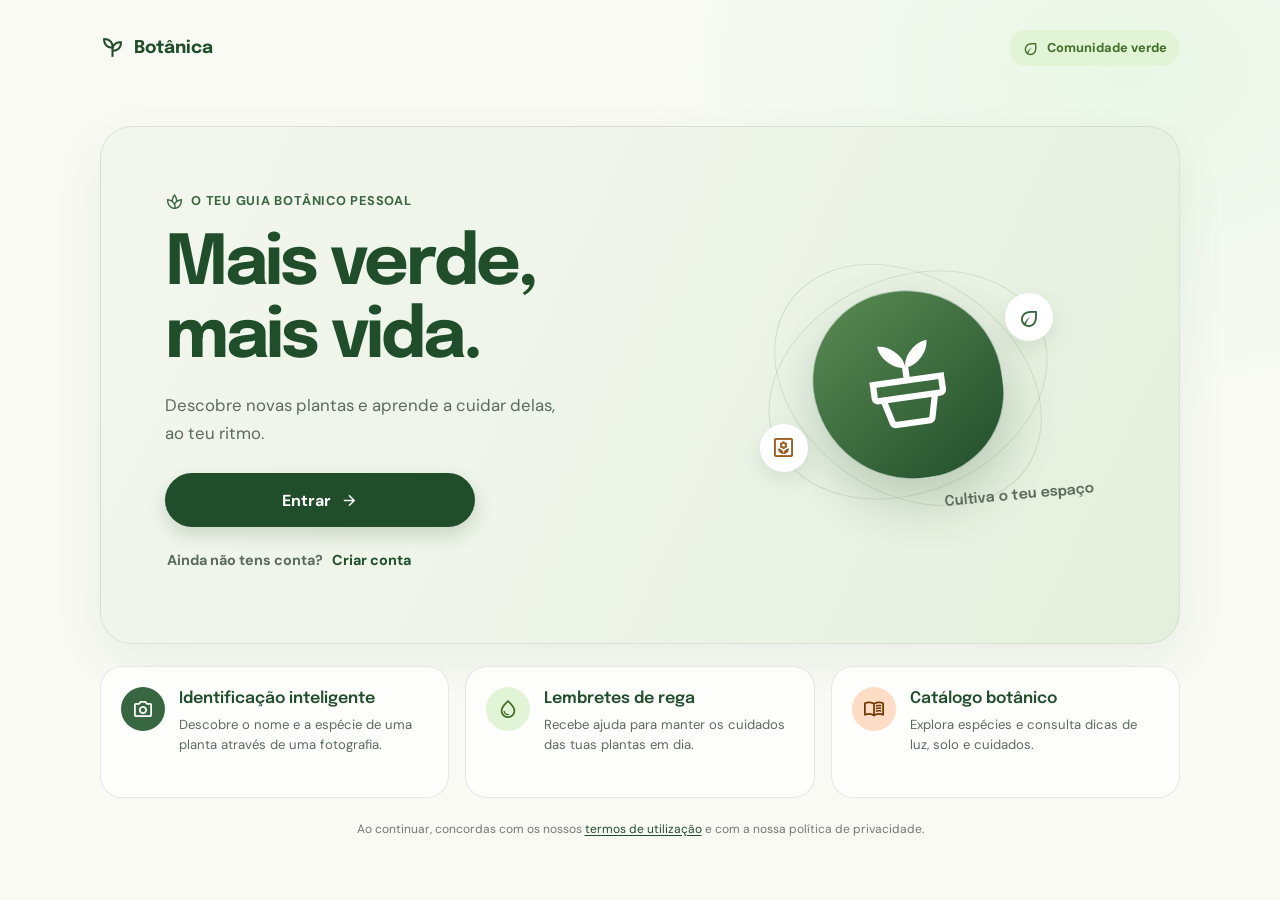
==== commit 3024757c: "Add files via upload" ====
--- a/index.html
+++ b/index.html
@@ -3,7 +3,7 @@
 <head>
   <meta charset="UTF-8">
   <meta name="viewport" content="width=device-width, initial-scale=1.0, maximum-scale=5.0">
-  <title>Botanica — Bem-vindo ao teu jardim</title>
+  <title>Botânica — Bem-vindo ao teu jardim</title>
 
   <!-- Metadados PWA e Safari/iOS -->
   <meta name="theme-color" content="#1B4D3E">
@@ -27,12 +27,88 @@
 </head>
 <body>
 
-  <!-- Ecrã inicial de acesso -->
-  <main id="auth-screen" class="auth-screen">
+  <main id="welcome-screen" class="welcome-screen" aria-labelledby="welcome-title">
+    <header class="welcome-header">
+      <a class="welcome-brand" href="./index.html" aria-label="Botânica — início">
+        <span class="material-symbols-outlined" aria-hidden="true">psychiatry</span>
+        <span>Botânica</span>
+      </a>
+      <span class="welcome-community">
+        <span class="material-symbols-outlined" aria-hidden="true">eco</span>
+        Comunidade verde
+      </span>
+    </header>
+
+    <div class="welcome-content">
+      <section class="welcome-hero">
+        <div class="welcome-hero-copy">
+          <span class="welcome-eyebrow">
+            <span class="material-symbols-outlined" aria-hidden="true">spa</span>
+            O teu guia botânico pessoal
+          </span>
+          <h1 id="welcome-title">Mais verde, mais vida.</h1>
+          <p>Descobre novas plantas e aprende a cuidar delas, ao teu ritmo.</p>
+          <button id="btn-welcome-enter" class="welcome-primary" type="button">
+            Entrar
+            <span class="material-symbols-outlined" aria-hidden="true">arrow_forward</span>
+          </button>
+          <button id="btn-welcome-signup" class="welcome-secondary" type="button">
+            Ainda não tens conta? <span>Criar conta</span>
+          </button>
+        </div>
+        <div class="welcome-hero-art" aria-hidden="true">
+          <span class="welcome-art-orbit welcome-art-orbit-one"></span>
+          <span class="welcome-art-orbit welcome-art-orbit-two"></span>
+          <span class="material-symbols-outlined welcome-art-leaf">potted_plant</span>
+          <span class="welcome-art-spark welcome-art-spark-one material-symbols-outlined">eco</span>
+          <span class="welcome-art-spark welcome-art-spark-two material-symbols-outlined">yard</span>
+          <span class="welcome-art-caption">Cultiva o teu espaço</span>
+        </div>
+      </section>
+
+      <section class="welcome-features" aria-label="O que podes fazer">
+        <article class="welcome-feature">
+          <span class="welcome-feature-icon">
+            <span class="material-symbols-outlined" aria-hidden="true">photo_camera</span>
+          </span>
+          <div>
+            <h2>Identificação inteligente</h2>
+            <p>Descobre o nome e a espécie de uma planta através de uma fotografia.</p>
+          </div>
+        </article>
+        <article class="welcome-feature">
+          <span class="welcome-feature-icon welcome-feature-icon-sage">
+            <span class="material-symbols-outlined" aria-hidden="true">water_drop</span>
+          </span>
+          <div>
+            <h2>Lembretes de rega</h2>
+            <p>Recebe ajuda para manter os cuidados das tuas plantas em dia.</p>
+          </div>
+        </article>
+        <article class="welcome-feature">
+          <span class="welcome-feature-icon welcome-feature-icon-warm">
+            <span class="material-symbols-outlined" aria-hidden="true">menu_book</span>
+          </span>
+          <div>
+            <h2>Catálogo botânico</h2>
+            <p>Explora espécies e consulta dicas de luz, solo e cuidados.</p>
+          </div>
+        </article>
+      </section>
+
+      <p class="welcome-terms">
+        Ao continuar, concordas com os nossos <a href="./pages/sobre.html">termos de utilização</a>
+        e com a nossa política de privacidade.
+      </p>
+    </div>
+  </main>
+
+  <!-- Ecrã de criar conta e iniciar sessão -->
+  <main id="auth-screen" class="auth-screen hidden">
     <section class="auth-card" aria-labelledby="auth-title">
-      <a class="auth-brand" href="#" aria-label="Botanica">
+      <a class="auth-brand" href="#" aria-label="Botânica">
         <span class="material-symbols-outlined" aria-hidden="true">psychiatry</span>
-        <span>Botanica</span>
+        <span>Botânica</span>
       </a>
 
       <div class="auth-welcome">
@@ -140,7 +216,7 @@
   <header class="navbar auth-gated hidden">
     <div class="navbar-container">
       <a href="#" class="brand">
-        <span class="brand-title">Botanica</span>
+        <span class="brand-title">Botânica</span>
       </a>
 
       <!-- Navegação Desktop -->
--- a/assets/css/catalog.css
+++ b/assets/css/catalog.css
@@ -1,543 +1,543 @@
-#catalogo .section-header {
-  margin-bottom: 25px;
-}
-
-#catalogo .section-header h1 {
-  max-width: 760px;
-  margin-top: 8px;
-}
-
-.catalog-highlights {
-  display: grid;
-  grid-template-columns: repeat(3, minmax(0, 1fr));
-  gap: 12px;
-  margin: 28px 0;
-}
-
-.catalog-highlight {
-  display: flex;
-  min-height: 68px;
-  align-items: center;
-  gap: 12px;
-  padding: 14px 16px;
-  border: 1px solid #e6ebe3;
-  border-radius: 16px;
-  background: #fff;
-  color: #59685a;
-  font-size: 0.88rem;
-}
-
-.catalog-highlight .material-symbols-outlined {
-  display: grid;
-  width: 38px;
-  height: 38px;
-  flex: 0 0 38px;
-  place-items: center;
-  border-radius: 12px;
-  background: #edf5eb;
-  color: #386641;
-  font-size: 21px;
-}
-
-.catalog-highlight strong {
-  color: #204e2b;
-}
-
-.catalog-toolbar {
-  display: grid;
-  gap: 14px;
-  padding: 18px;
-  border: 1px solid #e6ebe3;
-  border-radius: 20px;
-  background: #fff;
-  box-shadow: 0 6px 20px rgba(27, 77, 62, 0.04);
-}
-
-.search-input-wrapper {
-  position: relative;
-  display: flex;
-  align-items: center;
-}
-
-.search-input-wrapper > .material-symbols-outlined {
-  position: absolute;
-  left: 16px;
-  color: #687568;
-  font-size: 21px;
-  pointer-events: none;
-}
-
-.search-input-wrapper input {
-  width: 100%;
-  min-height: 50px;
-  padding: 12px 48px;
-  border: 1px solid #e2e8e2;
-  border-radius: 14px;
-  outline: none;
-  background: #f8faf8;
-  color: #1c251e;
-  font: inherit;
-  transition: border-color 0.2s ease, box-shadow 0.2s ease, background 0.2s ease;
-}
-
-.search-input-wrapper input:focus {
-  border-color: #579261;
-  background: #fff;
-  box-shadow: 0 0 0 3px rgba(56, 102, 65, 0.12);
-}
-
-.search-input-wrapper input::placeholder {
-  color: #788278;
-}
-
-.search-input-wrapper input::-webkit-search-cancel-button {
-  display: none;
-}
-
-.clear-search {
-  position: absolute;
-  right: 10px;
-  display: grid;
-  width: 32px;
-  height: 32px;
-  place-items: center;
-  border: 0;
-  border-radius: 50%;
-  background: transparent;
-  color: #687568;
-  cursor: pointer;
-}
-
-.clear-search:hover {
-  background: #e9f0e8;
-  color: #204e2b;
-}
-
-.clear-search .material-symbols-outlined {
-  font-size: 20px;
-}
-
-.catalog-selects {
-  display: grid;
-  grid-template-columns: repeat(3, minmax(0, 1fr));
-  gap: 10px;
-}
-
-.catalog-selects .custom-select {
-  width: 100%;
-  min-width: 0;
-  min-height: 46px;
-  padding: 10px 35px 10px 13px;
-  border: 1px solid #e2e8e2;
-  border-radius: 12px;
-  outline: none;
-  background-color: #fff;
-  color: #3c4a3e;
-  font: inherit;
-  font-size: 0.86rem;
-  cursor: pointer;
-}
-
-.catalog-selects .custom-select:focus {
-  border-color: #579261;
-  box-shadow: 0 0 0 3px rgba(56, 102, 65, 0.12);
-}
-
-.catalog-results-heading {
-  display: flex;
-  align-items: baseline;
-  justify-content: space-between;
-  gap: 12px;
-  margin-bottom: 14px;
-}
-
-.catalog-results-heading h2 {
-  color: #204e2b;
-  font-family: var(--font-serif);
-  font-size: clamp(1.35rem, 3vw, 1.7rem);
-}
-
-.catalog-results-heading p {
-  color: #687568;
-  font-size: 0.85rem;
-}
-
-#plant-list.cards-grid {
-  grid-template-columns: repeat(auto-fill, minmax(min(100%, 245px), 1fr));
-  gap: 20px;
-  margin-top: 0;
-}
-
-.plant-card {
-  min-width: 0;
-  border-color: #e6ebe3;
-  border-radius: 18px;
-  box-shadow: 0 4px 16px rgba(27, 77, 62, 0.05);
-}
-
-.plant-card:hover {
-  transform: translateY(-5px);
-  border-color: #b8d3b5;
-  box-shadow: 0 14px 28px rgba(27, 77, 62, 0.1);
-}
-
-.plant-card-img-wrapper {
-  height: 205px;
-  background: linear-gradient(135deg, #dae9d5, #f3eadb);
-}
-
-.plant-image-fallback {
-  position: absolute;
-  inset: 0;
-  display: grid;
-  place-items: center;
-  color: rgba(32, 78, 43, 0.32);
-  font-size: 65px;
-}
-
-.plant-card-img {
-  position: relative;
-  z-index: 1;
-  transition: transform 0.45s ease;
-}
-
-.plant-card-content {
-  min-height: 235px;
-  padding: 17px 18px 16px;
-}
-
-.plant-scientific-name {
-  overflow: hidden;
-  color: #738073;
-  font-size: 0.78rem;
-  text-overflow: ellipsis;
-  white-space: nowrap;
-}
-
-.plant-common-name {
-  margin: 3px 0 8px;
-  color: #204e2b;
-  font-family: var(--font-serif);
-  font-size: 1.23rem;
-  line-height: 1.3;
-}
-
-.plant-description {
-  display: -webkit-box;
-  overflow: hidden;
-  margin: 0 0 15px;
-  color: #59685a;
-  font-size: 0.85rem;
-  line-height: 1.55;
-  -webkit-box-orient: vertical;
-  -webkit-line-clamp: 2;
-}
-
-.plant-image-tags {
-  position: absolute;
-  z-index: 2;
-  top: 12px;
-  left: 12px;
-}
-
-.plant-status {
-  display: inline-flex;
-  align-items: center;
-  padding: 6px 10px;
-  border: 1px solid rgba(255, 255, 255, 0.5);
-  border-radius: 999px;
-  background: rgba(255, 255, 255, 0.92);
-  color: #285c35;
-  font-size: 0.72rem;
-  font-weight: 700;
-  backdrop-filter: blur(8px);
-}
-
-.plant-status.is-toxic {
-  color: #79531e;
-}
-
-.plant-card-care {
-  display: flex;
-  flex-wrap: wrap;
-  gap: 12px;
-  margin-top: auto;
-  padding-top: 12px;
-  border-top: 1px solid #edf0eb;
-  color: #526252;
-  font-size: 0.76rem;
-}
-
-.plant-card-care > span {
-  display: inline-flex;
-  align-items: center;
-  gap: 5px;
-}
-
-.plant-card-care .material-symbols-outlined {
-  color: #4d8054;
-  font-size: 17px;
-}
-
-.plant-card-details {
-  display: inline-flex;
-  align-items: center;
-  gap: 5px;
-  align-self: flex-start;
-  margin-top: 12px;
-  padding: 4px 0;
-  border: 0;
-  background: transparent;
-  color: #204e2b;
-  font: inherit;
-  font-size: 0.84rem;
-  font-weight: 700;
-  cursor: pointer;
-}
-
-.plant-card-details:hover {
-  text-decoration: underline;
-  text-underline-offset: 3px;
-}
-
-.plant-card-details .material-symbols-outlined {
-  font-size: 17px;
-  transition: transform 0.2s ease;
-}
-
-.plant-card-details:hover .material-symbols-outlined {
-  transform: translateX(3px);
-}
-
-.catalog-loading {
-  grid-column: 1 / -1;
-  padding: 36px 12px;
-  color: #687568;
-  text-align: center;
-}
-
-.catalog-empty {
-  display: grid;
-  justify-items: center;
-  padding: 48px 20px;
-  border: 1px dashed #cbd8c8;
-  border-radius: 20px;
-  background: #fff;
-  text-align: center;
-}
-
-.catalog-empty.hidden {
-  display: none;
-}
-
-.catalog-empty > .material-symbols-outlined {
-  margin-bottom: 10px;
-  color: #67936c;
-  font-size: 38px;
-}
-
-.catalog-empty h3 {
-  color: #204e2b;
-  font-family: var(--font-serif);
-  font-size: 1.3rem;
-}
-
-.catalog-empty p {
-  margin-top: 6px;
-  color: #687568;
-  font-size: 0.9rem;
-}
-
-.catalog-reset {
-  margin-top: 17px;
-  padding: 9px 15px;
-  border: 1px solid #386641;
-  border-radius: 999px;
-  background: #fff;
-  color: #204e2b;
-  font: inherit;
-  font-size: 0.85rem;
-  font-weight: 600;
-  cursor: pointer;
-}
-
-.catalog-reset:hover {
-  background: #edf5eb;
-}
-
-.plant-dialog {
-  position: fixed;
-  top: 50dvh;
-  left: 50vw;
-  width: min(560px, calc(100% - 32px));
-  max-width: none;
-  max-height: min(82dvh, 760px);
-  margin: 0;
-  transform: translate(-50%, -50%);
-  padding: 32px;
-  overflow: auto;
-  border: 1px solid #e2e8e2;
-  border-radius: 24px;
-  background: #fff;
-  color: #1c251e;
-  box-shadow: 0 24px 80px rgba(15, 41, 22, 0.22);
-}
-
-.plant-dialog[open] {
-  animation: dialog-enter 0.2s ease-out;
-}
-
-.plant-dialog::backdrop {
-  background: rgba(18, 31, 20, 0.54);
-  backdrop-filter: blur(3px);
-}
-
-.plant-dialog-close {
-  position: absolute;
-  top: 14px;
-  right: 14px;
-  display: grid;
-  width: 38px;
-  height: 38px;
-  place-items: center;
-  border: 0;
-  border-radius: 50%;
-  background: #f0f4ef;
-  color: #425342;
-  cursor: pointer;
-}
-
-.plant-dialog-close:hover {
-  background: #e2ede0;
-}
-
-.plant-dialog-eyebrow {
-  padding-right: 40px;
-  color: #5b815f;
-  font-size: 0.86rem;
-  font-style: italic;
-}
-
-.plant-dialog h2 {
-  margin-top: 5px;
-  color: #204e2b;
-  font-family: var(--font-serif);
-  font-size: 1.9rem;
-}
-
-.plant-dialog-description {
-  margin-top: 9px;
-  color: #59685a;
-  line-height: 1.6;
-}
-
-.plant-dialog-facts {
-  display: grid;
-  grid-template-columns: repeat(2, minmax(0, 1fr));
-  gap: 10px;
-  margin: 22px 0;
-}
-
-.plant-dialog-fact {
-  display: grid;
-  gap: 7px;
-  padding: 13px;
-  border-radius: 14px;
-  background: #f5f7f3;
-}
-
-.plant-dialog-fact > span {
-  display: inline-flex;
-  align-items: center;
-  gap: 6px;
-  color: #647364;
-  font-size: 0.77rem;
-}
-
-.plant-dialog-fact .material-symbols-outlined {
-  color: #4b7b50;
-  font-size: 18px;
-}
-
-.plant-dialog-fact strong {
-  color: #263b29;
-  font-size: 0.87rem;
-  font-weight: 600;
-  line-height: 1.4;
-}
-
-.plant-dialog h3 {
-  margin-bottom: 9px;
-  color: #204e2b;
-  font-size: 1rem;
-}
-
-.plant-dialog ul {
-  display: grid;
-  gap: 8px;
-  padding-left: 20px;
-  color: #59685a;
-  font-size: 0.9rem;
-  line-height: 1.5;
-}
-
-@keyframes dialog-enter {
-  from { opacity: 0; transform: translate(-50%, calc(-50% + 8px)) scale(0.98); }
-  to { opacity: 1; transform: translate(-50%, -50%) scale(1); }
-}
-
-@media (max-width: 700px) {
-  .catalog-highlights {
-    grid-template-columns: 1fr;
-    gap: 8px;
-    margin: 20px 0;
-  }
-
-  .catalog-highlight {
-    min-height: 54px;
-    padding: 8px 12px;
-  }
-
-  .catalog-highlight .material-symbols-outlined {
-    width: 34px;
-    height: 34px;
-    flex-basis: 34px;
-  }
-
-  .catalog-selects {
-    grid-template-columns: 1fr;
-  }
-
-  .catalog-toolbar {
-    padding: 13px;
-  }
-
-  #plant-list.cards-grid {
-    grid-template-columns: repeat(auto-fill, minmax(min(100%, 235px), 1fr));
-    gap: 14px;
-  }
-}
-
-@media (max-width: 520px) {
-  .plant-dialog {
-    padding: 25px 20px;
-    border-radius: 20px;
-  }
-
-  .plant-dialog h2 {
-    font-size: 1.6rem;
-  }
-
-  .plant-dialog-facts {
-    grid-template-columns: 1fr;
-  }
-}
-
-@media (prefers-reduced-motion: reduce) {
-  .search-input-wrapper input,
-  .plant-card-details .material-symbols-outlined,
-  .plant-dialog[open] {
-    animation: none;
-    transition: none;
-  }
-}
+#catalogo .section-header {
+  margin-bottom: 25px;
+}
+
+#catalogo .section-header h1 {
+  max-width: 760px;
+  margin-top: 8px;
+}
+
+.catalog-highlights {
+  display: grid;
+  grid-template-columns: repeat(3, minmax(0, 1fr));
+  gap: 12px;
+  margin: 28px 0;
+}
+
+.catalog-highlight {
+  display: flex;
+  min-height: 68px;
+  align-items: center;
+  gap: 12px;
+  padding: 14px 16px;
+  border: 1px solid #e6ebe3;
+  border-radius: 16px;
+  background: #fff;
+  color: #59685a;
+  font-size: 0.88rem;
+}
+
+.catalog-highlight .material-symbols-outlined {
+  display: grid;
+  width: 38px;
+  height: 38px;
+  flex: 0 0 38px;
+  place-items: center;
+  border-radius: 12px;
+  background: #edf5eb;
+  color: #386641;
+  font-size: 21px;
+}
+
+.catalog-highlight strong {
+  color: #204e2b;
+}
+
+.catalog-toolbar {
+  display: grid;
+  gap: 14px;
+  padding: 18px;
+  border: 1px solid #e6ebe3;
+  border-radius: 20px;
+  background: #fff;
+  box-shadow: 0 6px 20px rgba(27, 77, 62, 0.04);
+}
+
+.search-input-wrapper {
+  position: relative;
+  display: flex;
+  align-items: center;
+}
+
+.search-input-wrapper > .material-symbols-outlined {
+  position: absolute;
+  left: 16px;
+  color: #687568;
+  font-size: 21px;
+  pointer-events: none;
+}
+
+.search-input-wrapper input {
+  width: 100%;
+  min-height: 50px;
+  padding: 12px 48px;
+  border: 1px solid #e2e8e2;
+  border-radius: 14px;
+  outline: none;
+  background: #f8faf8;
+  color: #1c251e;
+  font: inherit;
+  transition: border-color 0.2s ease, box-shadow 0.2s ease, background 0.2s ease;
+}
+
+.search-input-wrapper input:focus {
+  border-color: #579261;
+  background: #fff;
+  box-shadow: 0 0 0 3px rgba(56, 102, 65, 0.12);
+}
+
+.search-input-wrapper input::placeholder {
+  color: #788278;
+}
+
+.search-input-wrapper input::-webkit-search-cancel-button {
+  display: none;
+}
+
+.clear-search {
+  position: absolute;
+  right: 10px;
+  display: grid;
+  width: 32px;
+  height: 32px;
+  place-items: center;
+  border: 0;
+  border-radius: 50%;
+  background: transparent;
+  color: #687568;
+  cursor: pointer;
+}
+
+.clear-search:hover {
+  background: #e9f0e8;
+  color: #204e2b;
+}
+
+.clear-search .material-symbols-outlined {
+  font-size: 20px;
+}
+
+.catalog-selects {
+  display: grid;
+  grid-template-columns: repeat(3, minmax(0, 1fr));
+  gap: 10px;
+}
+
+.catalog-selects .custom-select {
+  width: 100%;
+  min-width: 0;
+  min-height: 46px;
+  padding: 10px 35px 10px 13px;
+  border: 1px solid #e2e8e2;
+  border-radius: 12px;
+  outline: none;
+  background-color: #fff;
+  color: #3c4a3e;
+  font: inherit;
+  font-size: 0.86rem;
+  cursor: pointer;
+}
+
+.catalog-selects .custom-select:focus {
+  border-color: #579261;
+  box-shadow: 0 0 0 3px rgba(56, 102, 65, 0.12);
+}
+
+.catalog-results-heading {
+  display: flex;
+  align-items: baseline;
+  justify-content: space-between;
+  gap: 12px;
+  margin-bottom: 14px;
+}
+
+.catalog-results-heading h2 {
+  color: #204e2b;
+  font-family: var(--font-serif);
+  font-size: clamp(1.35rem, 3vw, 1.7rem);
+}
+
+.catalog-results-heading p {
+  color: #687568;
+  font-size: 0.85rem;
+}
+
+#plant-list.cards-grid {
+  grid-template-columns: repeat(auto-fill, minmax(min(100%, 245px), 1fr));
+  gap: 20px;
+  margin-top: 0;
+}
+
+.plant-card {
+  min-width: 0;
+  border-color: #e6ebe3;
+  border-radius: 18px;
+  box-shadow: 0 4px 16px rgba(27, 77, 62, 0.05);
+}
+
+.plant-card:hover {
+  transform: translateY(-5px);
+  border-color: #b8d3b5;
+  box-shadow: 0 14px 28px rgba(27, 77, 62, 0.1);
+}
+
+.plant-card-img-wrapper {
+  height: 205px;
+  background: linear-gradient(135deg, #dae9d5, #f3eadb);
+}
+
+.plant-image-fallback {
+  position: absolute;
+  inset: 0;
+  display: grid;
+  place-items: center;
+  color: rgba(32, 78, 43, 0.32);
+  font-size: 65px;
+}
+
+.plant-card-img {
+  position: relative;
+  z-index: 1;
+  transition: transform 0.45s ease;
+}
+
+.plant-card-content {
+  min-height: 235px;
+  padding: 17px 18px 16px;
+}
+
+.plant-scientific-name {
+  overflow: hidden;
+  color: #738073;
+  font-size: 0.78rem;
+  text-overflow: ellipsis;
+  white-space: nowrap;
+}
+
+.plant-common-name {
+  margin: 3px 0 8px;
+  color: #204e2b;
+  font-family: var(--font-serif);
+  font-size: 1.23rem;
+  line-height: 1.3;
+}
+
+.plant-description {
+  display: -webkit-box;
+  overflow: hidden;
+  margin: 0 0 15px;
+  color: #59685a;
+  font-size: 0.85rem;
+  line-height: 1.55;
+  -webkit-box-orient: vertical;
+  -webkit-line-clamp: 2;
+}
+
+.plant-image-tags {
+  position: absolute;
+  z-index: 2;
+  top: 12px;
+  left: 12px;
+}
+
+.plant-status {
+  display: inline-flex;
+  align-items: center;
+  padding: 6px 10px;
+  border: 1px solid rgba(255, 255, 255, 0.5);
+  border-radius: 999px;
+  background: rgba(255, 255, 255, 0.92);
+  color: #285c35;
+  font-size: 0.72rem;
+  font-weight: 700;
+  backdrop-filter: blur(8px);
+}
+
+.plant-status.is-toxic {
+  color: #79531e;
+}
+
+.plant-card-care {
+  display: flex;
+  flex-wrap: wrap;
+  gap: 12px;
+  margin-top: auto;
+  padding-top: 12px;
+  border-top: 1px solid #edf0eb;
+  color: #526252;
+  font-size: 0.76rem;
+}
+
+.plant-card-care > span {
+  display: inline-flex;
+  align-items: center;
+  gap: 5px;
+}
+
+.plant-card-care .material-symbols-outlined {
+  color: #4d8054;
+  font-size: 17px;
+}
+
+.plant-card-details {
+  display: inline-flex;
+  align-items: center;
+  gap: 5px;
+  align-self: flex-start;
+  margin-top: 12px;
+  padding: 4px 0;
+  border: 0;
+  background: transparent;
+  color: #204e2b;
+  font: inherit;
+  font-size: 0.84rem;
+  font-weight: 700;
+  cursor: pointer;
+}
+
+.plant-card-details:hover {
+  text-decoration: underline;
+  text-underline-offset: 3px;
+}
+
+.plant-card-details .material-symbols-outlined {
+  font-size: 17px;
+  transition: transform 0.2s ease;
+}
+
+.plant-card-details:hover .material-symbols-outlined {
+  transform: translateX(3px);
+}
+
+.catalog-loading {
+  grid-column: 1 / -1;
+  padding: 36px 12px;
+  color: #687568;
+  text-align: center;
+}
+
+.catalog-empty {
+  display: grid;
+  justify-items: center;
+  padding: 48px 20px;
+  border: 1px dashed #cbd8c8;
+  border-radius: 20px;
+  background: #fff;
+  text-align: center;
+}
+
+.catalog-empty.hidden {
+  display: none;
+}
+
+.catalog-empty > .material-symbols-outlined {
+  margin-bottom: 10px;
+  color: #67936c;
+  font-size: 38px;
+}
+
+.catalog-empty h3 {
+  color: #204e2b;
+  font-family: var(--font-serif);
+  font-size: 1.3rem;
+}
+
+.catalog-empty p {
+  margin-top: 6px;
+  color: #687568;
+  font-size: 0.9rem;
+}
+
+.catalog-reset {
+  margin-top: 17px;
+  padding: 9px 15px;
+  border: 1px solid #386641;
+  border-radius: 999px;
+  background: #fff;
+  color: #204e2b;
+  font: inherit;
+  font-size: 0.85rem;
+  font-weight: 600;
+  cursor: pointer;
+}
+
+.catalog-reset:hover {
+  background: #edf5eb;
+}
+
+.plant-dialog {
+  position: fixed;
+  top: 50dvh;
+  left: 50vw;
+  width: min(560px, calc(100% - 32px));
+  max-width: none;
+  max-height: min(82dvh, 760px);
+  margin: 0;
+  transform: translate(-50%, -50%);
+  padding: 32px;
+  overflow: auto;
+  border: 1px solid #e2e8e2;
+  border-radius: 24px;
+  background: #fff;
+  color: #1c251e;
+  box-shadow: 0 24px 80px rgba(15, 41, 22, 0.22);
+}
+
+.plant-dialog[open] {
+  animation: dialog-enter 0.2s ease-out;
+}
+
+.plant-dialog::backdrop {
+  background: rgba(18, 31, 20, 0.54);
+  backdrop-filter: blur(3px);
+}
+
+.plant-dialog-close {
+  position: absolute;
+  top: 14px;
+  right: 14px;
+  display: grid;
+  width: 38px;
+  height: 38px;
+  place-items: center;
+  border: 0;
+  border-radius: 50%;
+  background: #f0f4ef;
+  color: #425342;
+  cursor: pointer;
+}
+
+.plant-dialog-close:hover {
+  background: #e2ede0;
+}
+
+.plant-dialog-eyebrow {
+  padding-right: 40px;
+  color: #5b815f;
+  font-size: 0.86rem;
+  font-style: italic;
+}
+
+.plant-dialog h2 {
+  margin-top: 5px;
+  color: #204e2b;
+  font-family: var(--font-serif);
+  font-size: 1.9rem;
+}
+
+.plant-dialog-description {
+  margin-top: 9px;
+  color: #59685a;
+  line-height: 1.6;
+}
+
+.plant-dialog-facts {
+  display: grid;
+  grid-template-columns: repeat(2, minmax(0, 1fr));
+  gap: 10px;
+  margin: 22px 0;
+}
+
+.plant-dialog-fact {
+  display: grid;
+  gap: 7px;
+  padding: 13px;
+  border-radius: 14px;
+  background: #f5f7f3;
+}
+
+.plant-dialog-fact > span {
+  display: inline-flex;
+  align-items: center;
+  gap: 6px;
+  color: #647364;
+  font-size: 0.77rem;
+}
+
+.plant-dialog-fact .material-symbols-outlined {
+  color: #4b7b50;
+  font-size: 18px;
+}
+
+.plant-dialog-fact strong {
+  color: #263b29;
+  font-size: 0.87rem;
+  font-weight: 600;
+  line-height: 1.4;
+}
+
+.plant-dialog h3 {
+  margin-bottom: 9px;
+  color: #204e2b;
+  font-size: 1rem;
+}
+
+.plant-dialog ul {
+  display: grid;
+  gap: 8px;
+  padding-left: 20px;
+  color: #59685a;
+  font-size: 0.9rem;
+  line-height: 1.5;
+}
+
+@keyframes dialog-enter {
+  from { opacity: 0; transform: translate(-50%, calc(-50% + 8px)) scale(0.98); }
+  to { opacity: 1; transform: translate(-50%, -50%) scale(1); }
+}
+
+@media (max-width: 700px) {
+  .catalog-highlights {
+    grid-template-columns: 1fr;
+    gap: 8px;
+    margin: 20px 0;
+  }
+
+  .catalog-highlight {
+    min-height: 54px;
+    padding: 8px 12px;
+  }
+
+  .catalog-highlight .material-symbols-outlined {
+    width: 34px;
+    height: 34px;
+    flex-basis: 34px;
+  }
+
+  .catalog-selects {
+    grid-template-columns: 1fr;
+  }
+
+  .catalog-toolbar {
+    padding: 13px;
+  }
+
+  #plant-list.cards-grid {
+    grid-template-columns: repeat(auto-fill, minmax(min(100%, 235px), 1fr));
+    gap: 14px;
+  }
+}
+
+@media (max-width: 520px) {
+  .plant-dialog {
+    padding: 25px 20px;
+    border-radius: 20px;
+  }
+
+  .plant-dialog h2 {
+    font-size: 1.6rem;
+  }
+
+  .plant-dialog-facts {
+    grid-template-columns: 1fr;
+  }
+}
+
+@media (prefers-reduced-motion: reduce) {
+  .search-input-wrapper input,
+  .plant-card-details .material-symbols-outlined,
+  .plant-dialog[open] {
+    animation: none;
+    transition: none;
+  }
+}
--- a/assets/css/auth.css
+++ b/assets/css/auth.css
@@ -1,426 +1,800 @@
-.auth-screen {
-  min-height: 100vh;
-  min-height: 100dvh;
-  display: grid;
-  place-items: center;
-  padding: 32px 20px;
-  background:
-    radial-gradient(ellipse at 12% 8%, rgba(188, 239, 192, 0.3), transparent 36%),
-    radial-gradient(ellipse at 92% 94%, rgba(162, 213, 130, 0.2), transparent 34%),
-    #f9faf4;
-  font-family: 'DM Sans', var(--font-sans);
-}
-
-.auth-screen.hidden {
-  display: none !important;
-}
-
-.auth-return {
-  padding: 8px 16px;
-  border: 1px solid #c1c9be;
-  border-radius: 999px;
-  background: #fff;
-  color: #204e2b;
-  font: inherit;
-  font-weight: 600;
-  cursor: pointer;
-}
-
-.pwa-install-button {
-  display: inline-flex;
-  align-items: center;
-  justify-content: center;
-  gap: 7px;
-  padding: 9px 15px;
-  border: 1px solid #386641;
-  border-radius: 999px;
-  background: #fff;
-  color: #204e2b;
-  font: inherit;
-  font-size: 0.85rem;
-  font-weight: 600;
-  white-space: nowrap;
-  cursor: pointer;
-  transition: background 0.2s ease, color 0.2s ease;
-}
-
-.pwa-install-button:hover {
-  background: #204e2b;
-  color: #fff;
-}
-
-.pwa-install-button .material-symbols-outlined {
-  font-size: 19px;
-}
-
-.pwa-install-button.hidden {
-  display: none !important;
-}
-
-.auth-return:hover {
-  background: #f3f4ee;
-}
-
-.auth-card {
-  width: min(100%, 440px);
-  padding: 28px;
-  border: 1px solid rgba(193, 201, 190, 0.5);
-  border-radius: 28px;
-  background: rgba(255, 255, 255, 0.88);
-  box-shadow: 0 24px 64px rgba(32, 78, 43, 0.1);
-  backdrop-filter: blur(16px);
-}
-
-.auth-brand {
-  display: inline-flex;
-  align-items: center;
-  gap: 9px;
-  color: #204e2b;
-  font-family: 'Epilogue', var(--font-serif);
-  font-size: 1.1rem;
-  font-weight: 700;
-  text-decoration: none;
-}
-
-.auth-brand .material-symbols-outlined {
-  font-size: 25px;
-}
-
-.auth-welcome {
-  margin: 28px 0 24px;
-  padding: 20px;
-  border-radius: 20px;
-  background: #f3f4ee;
-}
-
-.auth-eyebrow {
-  display: inline-flex;
-  align-items: center;
-  gap: 7px;
-  margin-bottom: 12px;
-  color: #386641;
-  font-size: 0.75rem;
-  font-weight: 700;
-  letter-spacing: 0.09em;
-  text-transform: uppercase;
-}
-
-.auth-eyebrow .material-symbols-outlined {
-  font-size: 19px;
-}
-
-.auth-welcome h1 {
-  color: #191c19;
-  font-family: 'Epilogue', var(--font-serif);
-  font-size: clamp(1.45rem, 5vw, 1.75rem);
-  line-height: 1.25;
-}
-
-.auth-welcome p {
-  margin-top: 8px;
-  color: #5a6b5c;
-  font-size: 0.95rem;
-}
-
-.auth-welcome .auth-demo-note {
-  margin-top: 12px;
-  padding-top: 11px;
-  border-top: 1px solid rgba(193, 201, 190, 0.65);
-  color: #727970;
-  font-size: 0.76rem;
-  line-height: 1.45;
-}
-
-.auth-form {
-  display: grid;
-  gap: 16px;
-}
-
-.auth-form.hidden,
-.auth-switch.hidden,
-.auth-gated.hidden {
-  display: none !important;
-}
-
-.auth-field {
-  display: grid;
-  gap: 7px;
-}
-
-.auth-field label {
-  padding-left: 8px;
-  color: #191c19;
-  font-size: 0.875rem;
-  font-weight: 600;
-}
-
-.auth-input-wrap {
-  position: relative;
-  display: flex;
-  align-items: center;
-}
-
-.auth-input-wrap > .material-symbols-outlined {
-  position: absolute;
-  left: 16px;
-  color: #727970;
-  font-size: 20px;
-  pointer-events: none;
-}
-
-.auth-input-wrap input {
-  width: 100%;
-  min-height: 54px;
-  padding: 13px 48px 13px 46px;
-  border: 1px solid transparent;
-  border-radius: 999px;
-  outline: none;
-  background: #f3f4ee;
-  color: #191c19;
-  font: inherit;
-  transition: border-color 0.2s ease, box-shadow 0.2s ease, background 0.2s ease;
-}
-
-.auth-input-wrap input::placeholder {
-  color: #858d84;
-}
-
-.auth-input-wrap input:focus {
-  border-color: #386641;
-  background: #fff;
-  box-shadow: 0 0 0 3px rgba(56, 102, 65, 0.12);
-}
-
-.password-toggle {
-  position: absolute;
-  right: 14px;
-  display: grid;
-  width: 32px;
-  height: 32px;
-  place-items: center;
-  border: 0;
-  border-radius: 50%;
-  background: transparent;
-  color: #727970;
-  cursor: pointer;
-}
-
-.password-toggle:hover {
-  color: #204e2b;
-}
-
-.password-toggle .material-symbols-outlined {
-  font-size: 20px;
-}
-
-.auth-forgot {
-  display: flex;
-  justify-content: flex-end;
-  padding-right: 8px;
-}
-
-.auth-text-button {
-  padding: 0;
-  border: 0;
-  background: transparent;
-  color: #204e2b;
-  font: inherit;
-  font-size: 0.875rem;
-  font-weight: 700;
-  cursor: pointer;
-}
-
-.auth-text-button:hover {
-  text-decoration: underline;
-  text-underline-offset: 3px;
-}
-
-.auth-submit {
-  display: flex;
-  min-height: 54px;
-  align-items: center;
-  justify-content: center;
-  gap: 9px;
-  margin-top: 2px;
-  border: 0;
-  border-radius: 999px;
-  background: #204e2b;
-  box-shadow: 0 8px 18px rgba(32, 78, 43, 0.18);
-  color: #fff;
-  font: inherit;
-  font-weight: 700;
-  cursor: pointer;
-  transition: background 0.2s ease, transform 0.2s ease;
-}
-
-.auth-submit:hover {
-  transform: translateY(-1px);
-  background: #386641;
-}
-
-.auth-submit:disabled {
-  cursor: wait;
-  opacity: 0.72;
-}
-
-.auth-submit .material-symbols-outlined {
-  font-size: 19px;
-}
-
-.auth-divider {
-  display: flex;
-  align-items: center;
-  gap: 12px;
-  margin: 22px 0 16px;
-  color: #727970;
-  font-size: 0.75rem;
-  white-space: nowrap;
-}
-
-.auth-divider::before,
-.auth-divider::after {
-  height: 1px;
-  flex: 1;
-  background: rgba(193, 201, 190, 0.65);
-  content: '';
-}
-
-.auth-social {
-  display: grid;
-  grid-template-columns: repeat(2, minmax(0, 1fr));
-  gap: 12px;
-}
-
-.auth-social-button {
-  display: flex;
-  min-height: 48px;
-  align-items: center;
-  justify-content: center;
-  gap: 9px;
-  border: 1px solid #edeee9;
-  border-radius: 999px;
-  background: #f3f4ee;
-  color: #191c19;
-  font: inherit;
-  font-size: 0.9rem;
-  font-weight: 600;
-  cursor: pointer;
-  transition: background 0.2s ease, border-color 0.2s ease;
-}
-
-.auth-social-button:hover {
-  border-color: #c1c9be;
-  background: #edeee9;
-}
-
-.auth-social-button svg {
-  width: 19px;
-  height: 19px;
-  fill: currentColor;
-}
-
-.google-mark {
-  color: #4285f4;
-  font-family: Arial, sans-serif;
-  font-size: 1.1rem;
-  font-weight: 700;
-}
-
-.auth-switch {
-  margin: 22px 0 0;
-  color: #5a6b5c;
-  font-size: 0.9rem;
-  text-align: center;
-}
-
-.auth-switch .auth-text-button {
-  margin-left: 4px;
-}
-
-.auth-guest {
-  display: block;
-  margin: 20px auto 0;
-  padding: 8px 10px;
-  border: 0;
-  background: transparent;
-  color: #5a6b5c;
-  font: inherit;
-  font-size: 0.8rem;
-  cursor: pointer;
-}
-
-.auth-guest:hover {
-  color: #204e2b;
-  text-decoration: underline;
-  text-underline-offset: 3px;
-}
-
-.auth-toast {
-  position: fixed;
-  z-index: 300;
-  right: 20px;
-  bottom: max(20px, env(safe-area-inset-bottom));
-  left: 20px;
-  display: flex;
-  width: fit-content;
-  max-width: min(520px, calc(100% - 40px));
-  align-items: center;
-  gap: 9px;
-  margin: 0 auto;
-  padding: 12px 18px;
-  transform: translateY(16px);
-  border-radius: 999px;
-  background: #386641;
-  box-shadow: 0 12px 32px rgba(32, 78, 43, 0.2);
-  color: #fff;
-  font-size: 0.875rem;
-  opacity: 0;
-  pointer-events: none;
-  transition: opacity 0.2s ease, transform 0.2s ease;
-}
-
-.auth-toast.visible {
-  transform: translateY(0);
-  opacity: 1;
-}
-
-.auth-toast .material-symbols-outlined {
-  font-size: 19px;
-}
-
-@media (max-width: 480px) {
-  .auth-screen {
-    padding: 16px;
-  }
-
-  .auth-card {
-    padding: 22px 18px;
-    border-radius: 24px;
-  }
-
-  .auth-welcome {
-    margin-top: 22px;
-    padding: 18px;
-  }
-
-  .navbar-container {
-    flex-wrap: wrap;
-    gap: 10px;
-  }
-
-  .pwa-install-button {
-    order: 3;
-    flex-basis: 100%;
-    padding: 8px 11px;
-    font-size: 0.75rem;
-  }
-}
-
-@media (prefers-reduced-motion: reduce) {
-  .auth-input-wrap input,
-  .auth-submit,
-  .auth-social-button,
-  .auth-toast {
-    transition: none;
-  }
-}
+.welcome-screen {
+  min-height: 100vh;
+  min-height: 100dvh;
+  padding: max(24px, env(safe-area-inset-top)) 24px max(24px, env(safe-area-inset-bottom));
+  background:
+    radial-gradient(ellipse at 88% 8%, rgba(188, 239, 192, 0.25), transparent 30%),
+    #f9faf4;
+  color: #191c19;
+  font-family: 'DM Sans', var(--font-sans);
+}
+
+.welcome-screen.hidden {
+  display: none !important;
+}
+
+.welcome-header,
+.welcome-content {
+  width: min(100%, 1080px);
+  margin: 0 auto;
+}
+
+.welcome-header {
+  display: flex;
+  min-height: 48px;
+  align-items: center;
+  justify-content: space-between;
+}
+
+.welcome-brand {
+  display: inline-flex;
+  align-items: center;
+  gap: 9px;
+  color: #204e2b;
+  font-family: 'Epilogue', var(--font-serif);
+  font-size: 1.1rem;
+  font-weight: 700;
+  text-decoration: none;
+}
+
+.welcome-brand .material-symbols-outlined {
+  font-size: 25px;
+}
+
+.welcome-community {
+  display: inline-flex;
+  align-items: center;
+  gap: 7px;
+  padding: 8px 13px;
+  border-radius: 999px;
+  background: #e2f4d6;
+  color: #416d28;
+  font-size: 0.8rem;
+  font-weight: 700;
+}
+
+.welcome-community .material-symbols-outlined {
+  font-size: 18px;
+}
+
+.welcome-content {
+  padding: clamp(30px, 6vh, 64px) 0 12px;
+}
+
+.welcome-hero {
+  display: grid;
+  min-height: 350px;
+  grid-template-columns: 1.1fr 0.9fr;
+  align-items: center;
+  gap: 32px;
+  overflow: hidden;
+  padding: clamp(28px, 6vw, 64px);
+  border: 1px solid rgba(193, 201, 190, 0.45);
+  border-radius: 32px;
+  background: linear-gradient(115deg, #f3f6ed 0%, #edf4e8 52%, #e3efdc 100%);
+  box-shadow: 0 18px 50px rgba(32, 78, 43, 0.07);
+}
+
+.welcome-hero-copy {
+  position: relative;
+  z-index: 1;
+  max-width: 470px;
+}
+
+.welcome-eyebrow {
+  display: inline-flex;
+  align-items: center;
+  gap: 7px;
+  margin-bottom: 18px;
+  color: #386641;
+  font-size: 0.8rem;
+  font-weight: 700;
+  letter-spacing: 0.06em;
+  text-transform: uppercase;
+}
+
+.welcome-eyebrow .material-symbols-outlined {
+  font-size: 19px;
+}
+
+.welcome-hero h1 {
+  color: #204e2b;
+  font-family: 'Epilogue', var(--font-serif);
+  font-size: clamp(2.5rem, 6vw, 4.3rem);
+  font-weight: 700;
+  letter-spacing: -0.045em;
+  line-height: 1.05;
+}
+
+.welcome-hero-copy > p {
+  max-width: 390px;
+  margin-top: 18px;
+  color: #5a6b5c;
+  font-size: 1.05rem;
+  line-height: 1.65;
+}
+
+.welcome-primary,
+.welcome-secondary {
+  display: flex;
+  min-height: 54px;
+  align-items: center;
+  justify-content: center;
+  gap: 9px;
+  border: 0;
+  border-radius: 999px;
+  font: inherit;
+  font-weight: 700;
+  cursor: pointer;
+  transition: transform 0.2s ease, background 0.2s ease, box-shadow 0.2s ease;
+}
+
+.welcome-primary {
+  width: min(100%, 310px);
+  margin-top: 26px;
+  background: #204e2b;
+  box-shadow: 0 8px 18px rgba(32, 78, 43, 0.18);
+  color: #fff;
+}
+
+.welcome-primary:hover {
+  transform: translateY(-1px);
+  background: #386641;
+}
+
+.welcome-primary .material-symbols-outlined {
+  font-size: 19px;
+}
+
+.welcome-secondary {
+  min-height: auto;
+  justify-content: flex-start;
+  margin-top: 15px;
+  padding: 7px 2px;
+  background: transparent;
+  color: #5a6b5c;
+  font-size: 0.9rem;
+}
+
+.welcome-secondary span {
+  color: #204e2b;
+  font-weight: 700;
+}
+
+.welcome-secondary:hover span {
+  text-decoration: underline;
+  text-underline-offset: 3px;
+}
+
+.welcome-hero-art {
+  position: relative;
+  display: grid;
+  min-height: 270px;
+  place-items: center;
+  isolation: isolate;
+}
+
+.welcome-art-orbit {
+  position: absolute;
+  z-index: -1;
+  display: block;
+  width: min(78%, 290px);
+  aspect-ratio: 1;
+  border: 1px solid rgba(56, 102, 65, 0.16);
+  border-radius: 50%;
+}
+
+.welcome-art-orbit-one {
+  transform: rotate(-24deg) scaleY(0.74);
+}
+
+.welcome-art-orbit-two {
+  transform: rotate(35deg) scaleY(0.74);
+}
+
+.welcome-art-leaf {
+  display: grid;
+  width: 190px;
+  height: 190px;
+  place-items: center;
+  border: 1px solid rgba(255, 255, 255, 0.58);
+  border-radius: 48% 52% 46% 54%;
+  background: linear-gradient(145deg, #5b8c53, #204e2b);
+  box-shadow: 0 22px 50px rgba(32, 78, 43, 0.24);
+  color: #fff;
+  font-size: 100px;
+  transform: rotate(-8deg);
+}
+
+.welcome-art-spark {
+  position: absolute;
+  display: grid;
+  width: 48px;
+  height: 48px;
+  place-items: center;
+  border: 1px solid rgba(255, 255, 255, 0.8);
+  border-radius: 50%;
+  background: #fff;
+  box-shadow: 0 8px 20px rgba(32, 78, 43, 0.1);
+  color: #386641;
+  font-size: 23px;
+}
+
+.welcome-art-spark-one {
+  top: 16%;
+  right: 15%;
+}
+
+.welcome-art-spark-two {
+  bottom: 18%;
+  left: 14%;
+  color: #9a5c21;
+}
+
+.welcome-art-caption {
+  position: absolute;
+  right: 5%;
+  bottom: 5%;
+  color: #5a6b5c;
+  font-family: 'Epilogue', var(--font-serif);
+  font-size: 0.9rem;
+  font-weight: 600;
+  transform: rotate(-5deg);
+}
+
+.welcome-features {
+  display: grid;
+  grid-template-columns: repeat(3, minmax(0, 1fr));
+  gap: 16px;
+  margin-top: 22px;
+}
+
+.welcome-feature {
+  display: flex;
+  min-height: 132px;
+  align-items: flex-start;
+  gap: 14px;
+  padding: 20px;
+  border: 1px solid rgba(193, 201, 190, 0.42);
+  border-radius: 22px;
+  background: rgba(255, 255, 255, 0.76);
+}
+
+.welcome-feature-icon {
+  display: grid;
+  width: 44px;
+  height: 44px;
+  flex: 0 0 44px;
+  place-items: center;
+  border-radius: 50%;
+  background: #386641;
+  color: #fff;
+}
+
+.welcome-feature-icon .material-symbols-outlined {
+  font-size: 22px;
+}
+
+.welcome-feature-icon-sage {
+  background: #e2f4d6;
+  color: #416d28;
+}
+
+.welcome-feature-icon-warm {
+  background: #ffdcc6;
+  color: #713700;
+}
+
+.welcome-feature h2 {
+  margin: 1px 0 5px;
+  color: #204e2b;
+  font-family: 'Epilogue', var(--font-serif);
+  font-size: 1rem;
+  line-height: 1.35;
+}
+
+.welcome-feature p {
+  color: #5a6b5c;
+  font-size: 0.82rem;
+  line-height: 1.5;
+}
+
+.welcome-terms {
+  margin-top: 22px;
+  color: #727970;
+  font-size: 0.75rem;
+  text-align: center;
+}
+
+.welcome-terms a {
+  color: #204e2b;
+  text-underline-offset: 2px;
+}
+
+.auth-screen {
+  min-height: 100vh;
+  min-height: 100dvh;
+  display: grid;
+  place-items: center;
+  padding: 32px 20px;
+  background:
+    radial-gradient(ellipse at 12% 8%, rgba(188, 239, 192, 0.3), transparent 36%),
+    radial-gradient(ellipse at 92% 94%, rgba(162, 213, 130, 0.2), transparent 34%),
+    #f9faf4;
+  font-family: 'DM Sans', var(--font-sans);
+}
+
+.auth-screen.hidden {
+  display: none !important;
+}
+
+.auth-return {
+  padding: 8px 16px;
+  border: 1px solid #c1c9be;
+  border-radius: 999px;
+  background: #fff;
+  color: #204e2b;
+  font: inherit;
+  font-weight: 600;
+  cursor: pointer;
+}
+
+.pwa-install-button {
+  display: inline-flex;
+  align-items: center;
+  justify-content: center;
+  gap: 7px;
+  padding: 9px 15px;
+  border: 1px solid #386641;
+  border-radius: 999px;
+  background: #fff;
+  color: #204e2b;
+  font: inherit;
+  font-size: 0.85rem;
+  font-weight: 600;
+  white-space: nowrap;
+  cursor: pointer;
+  transition: background 0.2s ease, color 0.2s ease;
+}
+
+.pwa-install-button:hover {
+  background: #204e2b;
+  color: #fff;
+}
+
+.pwa-install-button .material-symbols-outlined {
+  font-size: 19px;
+}
+
+.pwa-install-button.hidden {
+  display: none !important;
+}
+
+.auth-return:hover {
+  background: #f3f4ee;
+}
+
+.auth-card {
+  width: min(100%, 440px);
+  padding: 28px;
+  border: 1px solid rgba(193, 201, 190, 0.5);
+  border-radius: 28px;
+  background: rgba(255, 255, 255, 0.88);
+  box-shadow: 0 24px 64px rgba(32, 78, 43, 0.1);
+  backdrop-filter: blur(16px);
+}
+
+.auth-brand {
+  display: inline-flex;
+  align-items: center;
+  gap: 9px;
+  color: #204e2b;
+  font-family: 'Epilogue', var(--font-serif);
+  font-size: 1.1rem;
+  font-weight: 700;
+  text-decoration: none;
+}
+
+.auth-brand .material-symbols-outlined {
+  font-size: 25px;
+}
+
+.auth-welcome {
+  margin: 28px 0 24px;
+  padding: 20px;
+  border-radius: 20px;
+  background: #f3f4ee;
+}
+
+.auth-eyebrow {
+  display: inline-flex;
+  align-items: center;
+  gap: 7px;
+  margin-bottom: 12px;
+  color: #386641;
+  font-size: 0.75rem;
+  font-weight: 700;
+  letter-spacing: 0.09em;
+  text-transform: uppercase;
+}
+
+.auth-eyebrow .material-symbols-outlined {
+  font-size: 19px;
+}
+
+.auth-welcome h1 {
+  color: #191c19;
+  font-family: 'Epilogue', var(--font-serif);
+  font-size: clamp(1.45rem, 5vw, 1.75rem);
+  line-height: 1.25;
+}
+
+.auth-welcome p {
+  margin-top: 8px;
+  color: #5a6b5c;
+  font-size: 0.95rem;
+}
+
+.auth-welcome .auth-demo-note {
+  margin-top: 12px;
+  padding-top: 11px;
+  border-top: 1px solid rgba(193, 201, 190, 0.65);
+  color: #727970;
+  font-size: 0.76rem;
+  line-height: 1.45;
+}
+
+.auth-form {
+  display: grid;
+  gap: 16px;
+}
+
+.auth-form.hidden,
+.auth-switch.hidden,
+.auth-gated.hidden {
+  display: none !important;
+}
+
+.auth-field {
+  display: grid;
+  gap: 7px;
+}
+
+.auth-field label {
+  padding-left: 8px;
+  color: #191c19;
+  font-size: 0.875rem;
+  font-weight: 600;
+}
+
+.auth-input-wrap {
+  position: relative;
+  display: flex;
+  align-items: center;
+}
+
+.auth-input-wrap > .material-symbols-outlined {
+  position: absolute;
+  left: 16px;
+  color: #727970;
+  font-size: 20px;
+  pointer-events: none;
+}
+
+.auth-input-wrap input {
+  width: 100%;
+  min-height: 54px;
+  padding: 13px 48px 13px 46px;
+  border: 1px solid transparent;
+  border-radius: 999px;
+  outline: none;
+  background: #f3f4ee;
+  color: #191c19;
+  font: inherit;
+  transition: border-color 0.2s ease, box-shadow 0.2s ease, background 0.2s ease;
+}
+
+.auth-input-wrap input::placeholder {
+  color: #858d84;
+}
+
+.auth-input-wrap input:focus {
+  border-color: #386641;
+  background: #fff;
+  box-shadow: 0 0 0 3px rgba(56, 102, 65, 0.12);
+}
+
+.password-toggle {
+  position: absolute;
+  right: 14px;
+  display: grid;
+  width: 32px;
+  height: 32px;
+  place-items: center;
+  border: 0;
+  border-radius: 50%;
+  background: transparent;
+  color: #727970;
+  cursor: pointer;
+}
+
+.password-toggle:hover {
+  color: #204e2b;
+}
+
+.password-toggle .material-symbols-outlined {
+  font-size: 20px;
+}
+
+.auth-forgot {
+  display: flex;
+  justify-content: flex-end;
+  padding-right: 8px;
+}
+
+.auth-text-button {
+  padding: 0;
+  border: 0;
+  background: transparent;
+  color: #204e2b;
+  font: inherit;
+  font-size: 0.875rem;
+  font-weight: 700;
+  cursor: pointer;
+}
+
+.auth-text-button:hover {
+  text-decoration: underline;
+  text-underline-offset: 3px;
+}
+
+.auth-submit {
+  display: flex;
+  min-height: 54px;
+  align-items: center;
+  justify-content: center;
+  gap: 9px;
+  margin-top: 2px;
+  border: 0;
+  border-radius: 999px;
+  background: #204e2b;
+  box-shadow: 0 8px 18px rgba(32, 78, 43, 0.18);
+  color: #fff;
+  font: inherit;
+  font-weight: 700;
+  cursor: pointer;
+  transition: background 0.2s ease, transform 0.2s ease;
+}
+
+.auth-submit:hover {
+  transform: translateY(-1px);
+  background: #386641;
+}
+
+.auth-submit:disabled {
+  cursor: wait;
+  opacity: 0.72;
+}
+
+.auth-submit .material-symbols-outlined {
+  font-size: 19px;
+}
+
+.auth-divider {
+  display: flex;
+  align-items: center;
+  gap: 12px;
+  margin: 22px 0 16px;
+  color: #727970;
+  font-size: 0.75rem;
+  white-space: nowrap;
+}
+
+.auth-divider::before,
+.auth-divider::after {
+  height: 1px;
+  flex: 1;
+  background: rgba(193, 201, 190, 0.65);
+  content: '';
+}
+
+.auth-social {
+  display: grid;
+  grid-template-columns: repeat(2, minmax(0, 1fr));
+  gap: 12px;
+}
+
+.auth-social-button {
+  display: flex;
+  min-height: 48px;
+  align-items: center;
+  justify-content: center;
+  gap: 9px;
+  border: 1px solid #edeee9;
+  border-radius: 999px;
+  background: #f3f4ee;
+  color: #191c19;
+  font: inherit;
+  font-size: 0.9rem;
+  font-weight: 600;
+  cursor: pointer;
+  transition: background 0.2s ease, border-color 0.2s ease;
+}
+
+.auth-social-button:hover {
+  border-color: #c1c9be;
+  background: #edeee9;
+}
+
+.auth-social-button svg {
+  width: 19px;
+  height: 19px;
+  fill: currentColor;
+}
+
+.google-mark {
+  color: #4285f4;
+  font-family: Arial, sans-serif;
+  font-size: 1.1rem;
+  font-weight: 700;
+}
+
+.auth-switch {
+  margin: 22px 0 0;
+  color: #5a6b5c;
+  font-size: 0.9rem;
+  text-align: center;
+}
+
+.auth-switch .auth-text-button {
+  margin-left: 4px;
+}
+
+.auth-guest {
+  display: block;
+  margin: 20px auto 0;
+  padding: 8px 10px;
+  border: 0;
+  background: transparent;
+  color: #5a6b5c;
+  font: inherit;
+  font-size: 0.8rem;
+  cursor: pointer;
+}
+
+.auth-guest:hover {
+  color: #204e2b;
+  text-decoration: underline;
+  text-underline-offset: 3px;
+}
+
+.auth-toast {
+  position: fixed;
+  z-index: 300;
+  right: 20px;
+  bottom: max(20px, env(safe-area-inset-bottom));
+  left: 20px;
+  display: flex;
+  width: fit-content;
+  max-width: min(520px, calc(100% - 40px));
+  align-items: center;
+  gap: 9px;
+  margin: 0 auto;
+  padding: 12px 18px;
+  transform: translateY(16px);
+  border-radius: 999px;
+  background: #386641;
+  box-shadow: 0 12px 32px rgba(32, 78, 43, 0.2);
+  color: #fff;
+  font-size: 0.875rem;
+  opacity: 0;
+  pointer-events: none;
+  transition: opacity 0.2s ease, transform 0.2s ease;
+}
+
+.auth-toast.visible {
+  transform: translateY(0);
+  opacity: 1;
+}
+
+.auth-toast .material-symbols-outlined {
+  font-size: 19px;
+}
+
+@media (max-width: 480px) {
+  .welcome-screen {
+    padding-right: 16px;
+    padding-left: 16px;
+  }
+
+  .welcome-community {
+    padding: 7px 10px;
+    font-size: 0.72rem;
+  }
+
+  .welcome-content {
+    padding-top: 24px;
+  }
+
+  .welcome-hero {
+    grid-template-columns: 1fr;
+    gap: 0;
+    padding: 28px 22px 20px;
+    border-radius: 26px;
+  }
+
+  .welcome-hero h1 {
+    font-size: clamp(2.3rem, 12vw, 3.4rem);
+  }
+
+  .welcome-hero-copy > p {
+    margin-top: 12px;
+    font-size: 0.95rem;
+  }
+
+  .welcome-primary {
+    width: 100%;
+  }
+
+  .welcome-hero-art {
+    min-height: 220px;
+    margin-top: 10px;
+  }
+
+  .welcome-art-leaf {
+    width: 150px;
+    height: 150px;
+    font-size: 80px;
+  }
+
+  .welcome-features {
+    grid-template-columns: 1fr;
+    gap: 10px;
+    margin-top: 14px;
+  }
+
+  .welcome-feature {
+    min-height: auto;
+    padding: 16px;
+  }
+
+  .welcome-terms {
+    margin: 18px 8px 0;
+    line-height: 1.5;
+  }
+
+  .auth-screen {
+    padding: 16px;
+  }
+
+  .auth-card {
+    padding: 22px 18px;
+    border-radius: 24px;
+  }
+
+  .auth-welcome {
+    margin-top: 22px;
+    padding: 18px;
+  }
+
+  .navbar-container {
+    flex-wrap: wrap;
+    gap: 10px;
+  }
+
+  .pwa-install-button {
+    order: 3;
+    flex-basis: 100%;
+    padding: 8px 11px;
+    font-size: 0.75rem;
+  }
+}
+
+@media (prefers-reduced-motion: reduce) {
+  .auth-input-wrap input,
+  .auth-submit,
+  .auth-social-button,
+  .auth-toast {
+    transition: none;
+  }
+}
